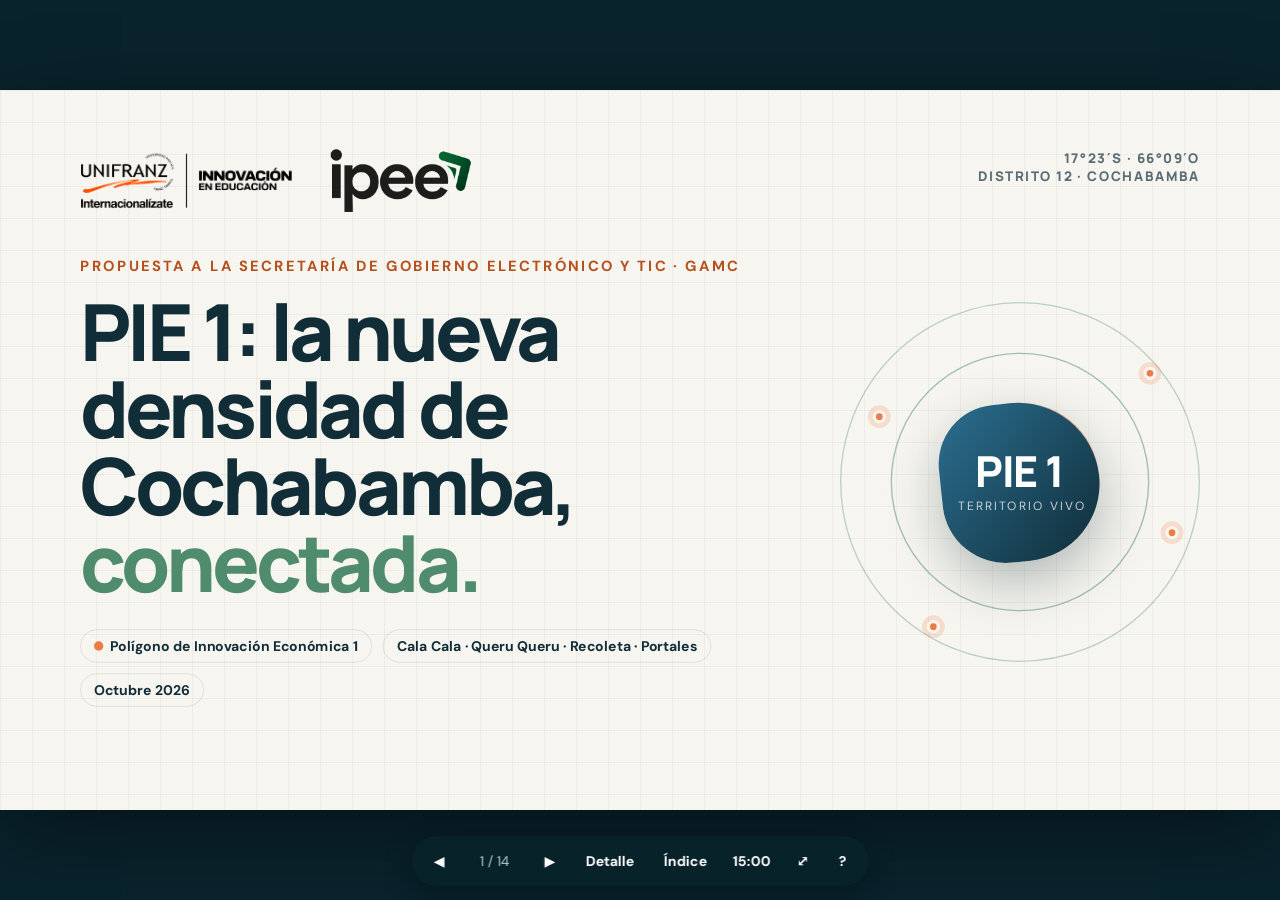
==== presentacion/index.html @ 1192a46a "Agrega presentación PIE 1 Conectado" ====
<!doctype html>
<html lang="es">
<head>
<meta charset="utf-8">
<meta name="viewport" content="width=device-width, initial-scale=1, viewport-fit=cover">
<title>PIE 1 Conectado</title>
<meta name="description" content="Presentación del Polígono de Innovación Económica 1 de Cochabamba a la Secretaría de Gobierno Electrónico y TIC del GAMC. UNIFRANZ · IPEE.">
<style>
@font-face{font-family:"DM Sans";font-weight:400;font-style:normal;font-display:swap;src:url([data-uri]) format("woff2")}
@font-face{font-family:"DM Sans";font-weight:500;font-style:normal;font-display:swap;src:url([data-uri]) format("woff2")}
@font-face{font-family:"DM Sans";font-weight:700;font-style:normal;font-display:swap;src:url([data-uri]) format("woff2")}
@font-face{font-family:"Manrope";font-weight:600;font-style:normal;font-display:swap;src:url([data-uri]) format("woff2")}
@font-face{font-family:"Manrope";font-weight:800;font-style:normal;font-display:swap;src:url([data-uri]) format("woff2")}

/* Layout: escenario fijo 1920×1080 escalado al viewport; diapositivas alternan tinta (oscuro) y papel (claro).
   Identidad heredada de la web PIE 1: tinta, papel, verde, lima, naranja, azul · Manrope (display) + DM Sans (texto). */
:root{
  --ink:#102d38; --ink2:#163f4b; --ink3:#09232c; --paper:#f7f5ef; --paper2:#eef1e8; --sand:#f0ede5;
  --green:#4f8b6d; --green2:#3f7559; --lime:#b6ce72; --orange:#ed7b45; --orange-ink:#b5501d; --blue:#2b6f91;
  --muted:#5a6d75; --mutedD:#a9bec3; --line:rgba(16,45,56,.16); --lineD:rgba(255,255,255,.16);
  --display:"Manrope","Segoe UI",system-ui,sans-serif; --text:"DM Sans","Segoe UI",system-ui,sans-serif;
  color-scheme:light;
}
*{box-sizing:border-box}
html,body{height:100%}
body{margin:0;background:var(--ink3);color:var(--ink);font-family:var(--text);overflow:hidden;-webkit-font-smoothing:antialiased}
button{font:inherit;color:inherit}
:focus-visible{outline:3px solid var(--orange);outline-offset:3px}

/* ---------- escenario ---------- */
#viewport{position:fixed;inset:0;overflow:hidden;background:var(--ink3)}
#stage{position:absolute;left:50%;top:50%;width:1920px;height:1080px;transform:translate(-50%,-50%) scale(var(--s,.5));transform-origin:center;overflow:hidden;box-shadow:0 30px 120px rgba(0,0,0,.45)}
.slide{position:absolute;inset:0;padding:96px 120px 120px;display:flex;flex-direction:column;opacity:0;visibility:hidden;transition:opacity .45s ease,visibility 0s linear .45s}
.slide.active{opacity:1;visibility:visible;transition:opacity .45s ease}
.slide.dark{background:var(--ink);color:#fff}
.slide.light{background:var(--paper);color:var(--ink)}
.slide.sand{background:var(--sand);color:var(--ink)}
.slide .grid-bg{position:absolute;inset:0;pointer-events:none;background-image:linear-gradient(rgba(16,45,56,.045) 1px,transparent 1px),linear-gradient(90deg,rgba(16,45,56,.045) 1px,transparent 1px);background-size:48px 48px}
.slide.dark .grid-bg{background-image:linear-gradient(rgba(255,255,255,.035) 1px,transparent 1px),linear-gradient(90deg,rgba(255,255,255,.035) 1px,transparent 1px)}
.slide>*{position:relative}
.slide>.grid-bg{position:absolute}

/* ---------- tipografía ---------- */
.eyebrow{font:700 22px/1.2 var(--text);letter-spacing:.16em;text-transform:uppercase;color:var(--orange-ink);margin:0 0 26px}
.dark .eyebrow{color:var(--orange)}
h1,h2,h3{font-family:var(--display);margin:0;text-wrap:balance}
h1{font-weight:800;font-size:112px;line-height:.98;letter-spacing:-.05em}
h2{font-weight:800;font-size:76px;line-height:1.02;letter-spacing:-.045em;max-width:1500px}
h3{font-weight:800;font-size:34px;line-height:1.1;letter-spacing:-.02em}
h1 em,h2 em{font-style:normal;color:var(--green)}
.dark h1 em,.dark h2 em{color:var(--lime)}
p{margin:0}
.lead{font-size:32px;line-height:1.4;color:var(--muted);max-width:1180px}
.dark .lead{color:var(--mutedD)}
.small{font-size:22px;line-height:1.45;color:var(--muted)}
.dark .small{color:var(--mutedD)}
.num{font-family:var(--display);font-weight:800;letter-spacing:-.04em;font-variant-numeric:tabular-nums;line-height:.95}
.src{font-size:18px;color:var(--muted);letter-spacing:.01em}
.dark .src{color:#86a2a9}
strong{font-weight:700}

/* ---------- pie de diapositiva ---------- */
.sf{position:absolute;left:120px;right:120px;bottom:36px;height:48px;display:flex;align-items:center;gap:28px;font-size:18px;color:var(--muted);z-index:3}
.dark .sf{color:#8fa9b0}
.sf .logos{display:flex;align-items:center;gap:22px}
.sf .logos img{height:30px;width:auto;display:block}
.sf .logos img.ipee{height:34px}
.sf .sep{width:1px;height:26px;background:currentColor;opacity:.4}
.sf .sec{letter-spacing:.14em;text-transform:uppercase;font-weight:700;font-size:16px}
.sf .sp{flex:1}
.sf .pg{font-variant-numeric:tabular-nums;font-weight:700;font-family:var(--display)}
.sf .dbtn{border:1.5px solid currentColor;background:none;border-radius:40px;padding:8px 18px;font-size:17px;font-weight:700;cursor:pointer;letter-spacing:.02em}
.light .sf .dbtn,.sand .sf .dbtn{color:var(--orange-ink)}
.dark .sf .dbtn{color:var(--lime)}
.sf .dbtn:hover{background:rgba(237,123,69,.12)}

/* ---------- panel de detalle ---------- */
.detail{position:absolute!important;top:0;right:0;bottom:0;width:820px;padding:84px 72px 110px;background:#fff;color:var(--ink);transform:translateX(102%);transition:transform .4s cubic-bezier(.2,.7,.2,1);z-index:5;box-shadow:-30px 0 80px rgba(0,0,0,.28);overflow:auto;font-size:23px;line-height:1.5}
.dark .detail{background:var(--ink2);color:#fff}
.slide.show-detail .detail{transform:none}
.detail h4{font:800 36px/1.1 var(--display);letter-spacing:-.02em;margin:0 0 26px}
.detail h5{font:700 18px/1.2 var(--text);text-transform:uppercase;letter-spacing:.14em;color:var(--orange-ink);margin:30px 0 10px}
.dark .detail h5{color:var(--orange)}
.detail ul{margin:0;padding-left:26px}
.detail li{margin:6px 0}
.detail table{border-collapse:collapse;width:100%;font-size:21px;font-variant-numeric:tabular-nums}
.detail td,.detail th{padding:9px 10px;border-bottom:1px solid var(--line);text-align:left}
.dark .detail td,.dark .detail th{border-color:var(--lineD)}
.detail th{font-size:16px;text-transform:uppercase;letter-spacing:.1em;color:var(--muted)}
.dark .detail th{color:var(--mutedD)}
.detail td.r,.detail th.r{text-align:right}
.detail .close{position:absolute;top:28px;right:32px;border:0;background:none;font-size:40px;line-height:1;cursor:pointer;opacity:.6}
.detail .note{font-size:19px;color:var(--muted);margin-top:26px;border-top:1px solid var(--line);padding-top:16px}
.dark .detail .note{color:var(--mutedD);border-color:var(--lineD)}
.notes{display:none!important}

/* ---------- componentes ---------- */
.row{display:flex;gap:40px}
.col{display:flex;flex-direction:column;gap:20px;min-width:0}
.chip{display:inline-flex;align-items:center;gap:10px;border:1.5px solid var(--line);border-radius:40px;padding:10px 20px;font-size:21px;font-weight:600}
.dark .chip{border-color:var(--lineD);color:#d7e2e4}
.dot{width:14px;height:14px;border-radius:50%;display:inline-block;flex:none}

/* portada */
#s1{padding:88px 120px}
#s1 .cover{display:grid;grid-template-columns:1.15fr .85fr;gap:60px;flex:1;align-items:center}
#s1 h1{font-size:118px}
#s1 .meta{display:flex;gap:16px;flex-wrap:wrap;margin-top:44px}
#s1 .coverlogos{display:flex;align-items:center;gap:56px}
#s1 .coverlogos img{height:84px;width:auto}
#s1 .coverlogos img.ipee{height:96px}
#s1 .topline{display:flex;justify-content:space-between;align-items:flex-start}
#s1 .coord{font:700 20px/1.4 var(--display);letter-spacing:.12em;color:var(--muted);text-align:right}
.signal{position:relative;aspect-ratio:1;width:620px;display:grid;place-items:center}
.signal .ring{position:absolute;border-radius:50%;border:2px solid rgba(79,139,109,.35)}
.signal .ring:nth-child(1){inset:0}
.signal .ring:nth-child(2){inset:14%;border-color:rgba(79,139,109,.5)}
.signal .ring:nth-child(3){inset:28%;border-color:rgba(237,123,69,.55)}
.signal .core{width:44%;aspect-ratio:1;border-radius:42% 58% 55% 45%;background:linear-gradient(135deg,var(--blue),var(--ink));color:#fff;display:grid;place-content:center;text-align:center;transform:rotate(-6deg);box-shadow:0 30px 80px rgba(16,45,56,.3)}
.signal .core b{font:800 64px/1 var(--display);letter-spacing:-.03em;transform:rotate(6deg)}
.signal .core small{font-size:18px;letter-spacing:.18em;text-transform:uppercase;opacity:.75;transform:rotate(6deg);margin-top:8px}
.signal .pulse{position:absolute;inset:28%;border-radius:50%;border:3px solid var(--orange);opacity:0}
.active .signal .pulse{animation:pulse 3.2s ease-out infinite}
.active .signal .pulse.p2{animation-delay:1.6s}
@keyframes pulse{0%{transform:scale(1);opacity:.7}100%{transform:scale(2.25);opacity:0}}
.signal .node{position:absolute;width:20px;height:20px;border-radius:50%;background:var(--orange);border:5px solid var(--paper);box-shadow:0 0 0 7px rgba(237,123,69,.2)}

/* s2 ley */
.floors{display:grid;grid-template-columns:repeat(3,1fr);gap:28px;margin-top:56px}
.floor{border-top:6px solid var(--lime);padding-top:26px;display:flex;flex-direction:column;gap:12px}
.floor:nth-child(2){border-color:var(--orange)}
.floor:nth-child(3){border-color:#5aa7cc}
.floor .num{font-size:170px}
.floor .num small{font-size:40px;letter-spacing:-.01em;margin-left:10px;font-weight:700}
.floor p{font-size:25px;line-height:1.35;color:var(--mutedD)}
.floor p b{color:#fff}
.bars{display:flex;align-items:flex-end;gap:6px;height:86px}
.bars i{display:block;width:16px;background:rgba(255,255,255,.18);border-radius:2px}
.bars i.on{background:var(--lime)}
.punch{margin-top:auto;display:flex;align-items:center;gap:30px;font-size:34px;line-height:1.3;font-family:var(--display);font-weight:700;letter-spacing:-.015em}
.punch .bar{width:8px;align-self:stretch;background:var(--orange);border-radius:4px}

/* s3 talento */
.stats{display:grid;grid-template-columns:repeat(2,1fr);gap:46px 56px}
.stat .num{font-size:96px;color:var(--ink)}
.stat p{font-size:24px;line-height:1.35;color:var(--muted);margin-top:10px;max-width:420px}
.stat.alert .num{color:var(--orange-ink)}
.infog{border-radius:24px;overflow:hidden;box-shadow:0 30px 70px rgba(16,45,56,.22)}
.infog img{display:block;width:100%}

/* s4 territorio */
.terr{display:grid;grid-template-columns:900px 1fr;gap:64px;flex:1;min-height:0;margin-top:34px}
.mapcard{background:#fff;border-radius:24px;padding:10px;box-shadow:0 30px 80px rgba(0,0,0,.35);align-self:start}
.mapcard img{display:block;width:100%;border-radius:16px}
.mapcard figcaption{font-size:17px;color:var(--muted);padding:10px 8px 4px}
.kpis{display:grid;grid-template-columns:1fr 1fr;gap:34px 40px;align-content:start}
.kpi .num{font-size:84px;color:#fff}
.kpi .num.l{color:var(--lime)}
.kpi p{font-size:22px;color:var(--mutedD);margin-top:8px;line-height:1.35}
.kpi.wide{grid-column:1/-1;border-top:1px solid var(--lineD);padding-top:26px}

/* s5 brecha */
.gap{display:grid;grid-template-columns:1fr 980px;gap:56px;flex:1;min-height:0;margin-top:30px}
.vs{display:flex;flex-direction:column;gap:34px}
.meter{display:flex;flex-direction:column;gap:12px}
.meter .top{display:flex;align-items:baseline;gap:20px}
.meter .num{font-size:120px}
.meter .lbl{font-size:25px;line-height:1.3;color:var(--muted)}
.meter .track{height:22px;border-radius:12px;background:rgba(16,45,56,.08);overflow:hidden}
.meter .fill{height:100%;border-radius:12px;background:var(--green);width:var(--w);transition:width 1.4s cubic-bezier(.2,.7,.2,1)}
.meter.low .fill{background:var(--orange)}
.meter.low .num{color:var(--orange-ink)}
.meter.hi .num{color:var(--green2)}
.minor{display:grid;grid-template-columns:1fr 1fr;gap:26px;border-top:1px solid var(--line);padding-top:26px}
.minor .num{font-size:60px}
.minor p{font-size:20px;color:var(--muted);line-height:1.35;margin-top:6px}
.mapsvg{background:var(--ink);border-radius:28px;padding:22px 26px 16px;color:#fff;display:flex;flex-direction:column;gap:10px;align-self:start}
.mapsvg svg{width:100%;height:auto;display:block}
.mapsvg .legend{display:flex;gap:24px;flex-wrap:wrap;font-size:17px;color:#c4d4d8}
.mapsvg .legend span{display:inline-flex;align-items:center;gap:8px}
.mapsvg .ttl{display:flex;justify-content:space-between;align-items:baseline;font-size:19px;color:#c4d4d8}
.mapsvg .ttl b{font:800 24px var(--display);color:#fff;letter-spacing:-.01em}
@keyframes ping{0%{r:14;opacity:.85}100%{r:46;opacity:0}}
.active .wifi-ping{animation:ping 2.4s ease-out infinite}

/* s6 palancas */
.levers{display:grid;grid-template-columns:repeat(4,1fr);gap:24px;margin-top:48px}
.lever{background:#fff;border-radius:22px;padding:30px 28px;display:flex;flex-direction:column;gap:14px;border:1px solid var(--line)}
.lever .art{font:700 16px/1.2 var(--text);letter-spacing:.12em;text-transform:uppercase;color:var(--blue)}
.lever h3{font-size:31px}
.lever .what{font-size:21px;line-height:1.4;color:var(--muted)}
.lever .arrow{font-size:21px;line-height:1.4;font-weight:700;color:var(--green2);border-top:1px solid var(--line);padding-top:14px;margin-top:auto}
.lever .big{font:800 50px/1 var(--display);letter-spacing:-.03em;color:var(--ink)}
.inpoly{margin-top:34px;display:flex;gap:18px;align-items:center;font-size:22px;color:var(--muted)}
.inpoly b{color:var(--ink)}
.tag{font:700 15px/1 var(--text);letter-spacing:.14em;text-transform:uppercase;background:var(--ink);color:#fff;border-radius:6px;padding:9px 12px;flex:none}

/* s7 edificio conectado */
.bldg{display:grid;grid-template-columns:560px 1fr;gap:80px;flex:1;align-items:center}
.tower{position:relative;height:720px;display:flex;align-items:flex-end;justify-content:center}
.tower svg{height:100%;width:auto}
.prec{display:flex;flex-direction:column;gap:22px;margin-top:40px}
.prec>div{display:grid;grid-template-columns:150px 1fr;gap:24px;align-items:start;border-top:1px solid var(--lineD);padding-top:20px}
.prec b{font:800 26px/1.1 var(--display);color:var(--lime)}
.prec p{font-size:23px;line-height:1.4;color:#d4e0e3}

/* s8 capas */
.layers{display:flex;flex-direction:column;gap:14px;margin-top:40px;flex:1}
.layer{display:grid;grid-template-columns:330px 1fr 280px;align-items:center;gap:30px;border-radius:20px;padding:24px 30px;background:#fff;border:1px solid var(--line)}
.layer .lname{display:flex;align-items:center;gap:18px}
.layer .lname i{font:800 22px var(--display);font-style:normal;width:52px;height:52px;border-radius:14px;display:grid;place-items:center;color:#fff;flex:none}
.layer .lname h3{font-size:30px}
.layer .items{display:flex;flex-wrap:wrap;gap:10px}
.layer .items span{font-size:20px;background:var(--paper2);border-radius:30px;padding:8px 16px}
.layer .kv{text-align:right}
.layer .kv b{display:block;font:800 40px/1 var(--display);letter-spacing:-.03em}
.layer .kv small{font-size:17px;color:var(--muted)}
.layer.l4 i{background:var(--blue)} .layer.l3 i{background:var(--green)} .layer.l2 i{background:var(--orange)} .layer.l1 i{background:var(--ink)}
.layer.l1{background:var(--ink);color:#fff;border-color:var(--ink)}
.layer.l1 i{background:var(--lime);color:var(--ink)}
.layer.l1 .items span{background:rgba(255,255,255,.1)}
.layer.l1 .kv small{color:var(--mutedD)}
.layer.l1 .kv b{color:var(--lime)}

/* s9 hubs */
.hubs{display:grid;grid-template-columns:repeat(3,1fr);gap:22px;margin-top:44px}
.hub{border:1px solid var(--lineD);border-radius:22px;padding:28px 30px;display:flex;flex-direction:column;gap:12px;background:rgba(255,255,255,.03)}
.hub .k{font:700 16px var(--text);letter-spacing:.14em;text-transform:uppercase;color:var(--orange)}
.hub h3{font-size:32px}
.hub p{font-size:21px;line-height:1.4;color:var(--mutedD)}
.hub .dg{margin-top:auto;font-size:19px;color:var(--lime);font-weight:700;border-top:1px solid var(--lineD);padding-top:12px}

/* s10 benchmark */
.bench{display:grid;grid-template-columns:1fr 760px;gap:70px;margin-top:40px;flex:1}
.tl{display:flex;flex-direction:column;gap:0}
.tl .ev{display:grid;grid-template-columns:130px 1fr;gap:28px;padding:20px 0;border-top:1px solid var(--line)}
.tl .ev b{font:800 40px/1 var(--display);color:var(--blue);letter-spacing:-.02em}
.tl .ev p{font-size:23px;line-height:1.4;color:var(--muted)}
.tl .ev p strong{color:var(--ink)}
.growth{display:flex;flex-direction:column;gap:30px;background:#fff;border-radius:24px;padding:36px 40px;border:1px solid var(--line);align-self:start}
.gbar{display:flex;flex-direction:column;gap:10px}
.gbar .lab{display:flex;justify-content:space-between;font-size:20px;color:var(--muted)}
.gbar .lab b{color:var(--ink);font-family:var(--display);font-size:28px}
.gbar .tr{height:34px;background:var(--paper2);border-radius:8px;position:relative;overflow:hidden}
.gbar .tr i{position:absolute;left:0;top:0;bottom:0;border-radius:8px;width:var(--w);transition:width 1.3s cubic-bezier(.2,.7,.2,1)}
.lesson{margin-top:auto;font:700 30px/1.3 var(--display);letter-spacing:-.015em;display:flex;gap:26px}
.lesson .bar{width:8px;background:var(--orange);border-radius:4px;flex:none}

/* s11 financiamiento */
.fin{display:grid;grid-template-columns:1.05fr 1fr 1fr;gap:26px;margin-top:44px;flex:1}
.inst{border-radius:24px;padding:32px;display:flex;flex-direction:column;gap:14px;background:#fff;border:1px solid var(--line)}
.inst .k{font:700 16px var(--text);letter-spacing:.14em;text-transform:uppercase;color:var(--blue)}
.inst h3{font-size:34px}
.inst p{font-size:21px;line-height:1.42;color:var(--muted)}
.inst .big{font:800 64px/1 var(--display);letter-spacing:-.04em;color:var(--ink);font-variant-numeric:tabular-nums}
.inst .big small{font-size:26px;letter-spacing:0;font-weight:700;color:var(--muted)}
.calc{background:var(--ink);color:#fff;border-color:var(--ink)}
.calc .k{color:var(--lime)}
.calc p{color:var(--mutedD)}
.calc .ctl{display:grid;grid-template-columns:1fr auto;gap:12px 16px;align-items:center;font-size:20px;color:#d6e3e6}
.step{display:flex;align-items:center;gap:6px}
.step button{width:44px;height:44px;border-radius:12px;border:1px solid var(--lineD);background:rgba(255,255,255,.06);font-size:26px;font-weight:700;cursor:pointer;color:#fff}
.step button:hover{background:rgba(255,255,255,.14)}
.step output{min-width:96px;text-align:center;font:800 28px var(--display);font-variant-numeric:tabular-nums}
.calc .big{color:var(--lime)}
.calc .formula{font-size:18px;color:#9fb6bc}
.disclaim{margin-top:22px;font-size:19px;color:var(--muted)}

/* s12 actores */
.actors{display:grid;grid-template-columns:repeat(4,1fr);gap:22px;margin-top:44px}
.actor{border-radius:22px;padding:28px;display:flex;flex-direction:column;gap:14px;background:#fff;border:1px solid var(--line)}
.actor .who{font:800 26px/1.15 var(--display);letter-spacing:-.01em}
.actor .who small{display:block;font:700 15px var(--text);letter-spacing:.12em;text-transform:uppercase;color:var(--orange-ink);margin-bottom:8px}
.actor ul{margin:0;padding-left:22px;font-size:20px;line-height:1.45;color:var(--muted)}
.actor.gamc{background:var(--ink);color:#fff;border-color:var(--ink)}
.actor.gamc ul{color:#cfdcdf}
.actor.gamc .who small{color:var(--lime)}
.actor img{height:40px;width:auto;align-self:flex-start}
.gov{display:flex;align-items:center;gap:30px;margin-top:34px}
.govbar{flex:1;display:flex;height:58px;border-radius:14px;overflow:hidden;font-weight:700;font-size:19px}
.govbar div{display:flex;align-items:center;justify-content:center;color:#fff}

/* s13 ruta */
.road{display:grid;grid-template-columns:repeat(4,1fr);gap:0;margin-top:60px;position:relative}
.road:before{content:"";position:absolute;left:0;right:0;top:27px;height:4px;background:linear-gradient(90deg,var(--orange),var(--lime) 40%,rgba(255,255,255,.2))}
.ph{padding-right:34px;display:flex;flex-direction:column;gap:14px}
.ph .pin{width:58px;height:58px;border-radius:50%;background:var(--ink);border:4px solid var(--orange);display:grid;place-items:center;font:800 22px var(--display);color:#fff;position:relative}
.ph:nth-child(n+2) .pin{border-color:var(--lime)}
.ph:nth-child(n+3) .pin{border-color:rgba(255,255,255,.35)}
.ph .when{font:700 17px var(--text);letter-spacing:.14em;text-transform:uppercase;color:var(--orange);margin-top:10px}
.ph:nth-child(n+2) .when{color:var(--lime)}
.ph:nth-child(n+3) .when{color:var(--mutedD)}
.ph h3{font-size:32px}
.ph ul{margin:0;padding-left:22px;font-size:21px;line-height:1.5;color:#d2dee1}
.ph.now{background:rgba(237,123,69,.1);border-radius:20px;padding:0 26px 26px 0}

/* s14 acuerdos */
.asks{display:flex;flex-direction:column;gap:22px;margin-top:46px}
.ask{display:grid;grid-template-columns:120px 1fr 330px;gap:36px;align-items:center;background:#fff;border-radius:24px;padding:30px 40px;border:1px solid var(--line)}
.ask .n{font:800 92px/1 var(--display);color:var(--orange);letter-spacing:-.05em}
.ask h3{font-size:36px;margin-bottom:8px}
.ask p{font-size:22px;line-height:1.4;color:var(--muted)}
.ask .out{font-size:20px;line-height:1.35;color:var(--green2);font-weight:700;border-left:2px solid var(--line);padding-left:28px}

/* s15 cierre */
#s15 .close{display:grid;grid-template-columns:1fr 360px;gap:90px;align-items:center;flex:1}
#s15 h1{font-size:150px}
.qr{background:#fff;border-radius:28px;padding:26px;box-shadow:0 30px 80px rgba(16,45,56,.18);text-align:center}
.qr img{width:100%;display:block}
.qr p{font-size:18px;color:var(--muted);margin-top:12px;word-break:break-all}
#s15 .coverlogos{display:flex;align-items:center;gap:56px;margin-top:60px}
#s15 .coverlogos img{height:76px;width:auto}
#s15 .coverlogos img.ipee{height:88px}

/* anexo */
.srcs{columns:2;column-gap:70px;margin-top:40px;font-size:20px;line-height:1.45;color:var(--muted)}
.srcs p{break-inside:avoid;margin-bottom:16px}
.srcs b{color:var(--ink)}
.srcs a{color:var(--blue);text-decoration:none;word-break:break-all}

/* ---------- controles ---------- */
#hud{position:fixed;left:50%;bottom:calc(14px + env(safe-area-inset-bottom,0px));transform:translateX(-50%);display:flex;align-items:center;gap:6px;padding:8px 10px;border-radius:40px;background:rgba(9,35,44,.86);backdrop-filter:blur(10px);color:#fff;font-size:14px;z-index:20;opacity:0;transition:opacity .3s;box-shadow:0 10px 30px rgba(0,0,0,.3)}
body.hud-on #hud,#hud:focus-within{opacity:1}
#hud button{background:none;border:0;border-radius:30px;padding:8px 12px;cursor:pointer;font-weight:600;font-size:14px}
#hud button:hover,#hud button[aria-pressed="true"]{background:rgba(255,255,255,.14)}
#hud .count{font-variant-numeric:tabular-nums;padding:0 8px;color:#b7cbd0;min-width:64px;text-align:center}
#hud .timer{font-variant-numeric:tabular-nums;padding:0 8px;font-weight:700}
#hud .timer.over{color:var(--orange)}
#progress{position:fixed;left:0;top:0;height:4px;background:var(--orange);width:0;z-index:21;transition:width .4s}
#notesPanel{position:fixed;left:16px;right:16px;bottom:76px;max-width:980px;margin:0 auto;background:rgba(255,255,255,.97);color:var(--ink);border-radius:18px;padding:20px 26px;font-size:17px;line-height:1.5;z-index:19;box-shadow:0 20px 60px rgba(0,0,0,.4);max-height:42vh;overflow:auto}
#notesPanel .nh{display:flex;justify-content:space-between;gap:20px;font-weight:700;margin-bottom:8px;color:var(--muted);font-size:14px;letter-spacing:.06em;text-transform:uppercase}
#notesPanel .nh b{color:var(--orange-ink)}
#overview{position:fixed;inset:0;background:rgba(9,35,44,.97);z-index:30;overflow:auto;padding:40px 24px}
#overview .ogrid{display:grid;grid-template-columns:repeat(auto-fill,minmax(250px,1fr));gap:18px;max-width:1500px;margin:0 auto}
#overview button{background:var(--ink2);border:1px solid rgba(255,255,255,.12);border-radius:14px;padding:16px;text-align:left;color:#fff;cursor:pointer;min-height:110px;display:flex;flex-direction:column;gap:8px}
#overview button:hover,#overview button.cur{border-color:var(--orange)}
#overview button small{color:var(--orange);font-weight:700;letter-spacing:.1em;text-transform:uppercase;font-size:12px}
#overview button span{font-size:16px;font-weight:600;line-height:1.3}
#overview h2{color:#fff;font-size:26px;max-width:1500px;margin:0 auto 20px;letter-spacing:-.01em}
#help{position:fixed;right:16px;top:calc(16px + env(safe-area-inset-top,0px));background:rgba(255,255,255,.96);color:var(--ink);border-radius:14px;padding:16px 20px;font-size:14px;line-height:1.7;z-index:25;box-shadow:0 10px 40px rgba(0,0,0,.3)}
#help kbd{font:700 12px var(--text);background:var(--paper2);border:1px solid var(--line);border-radius:5px;padding:1px 6px}

/* ---------- modo lectura (pantallas angostas) ---------- */
body.reading{overflow:auto;background:var(--ink3)}
body.reading #viewport{position:static;padding:16px}
body.reading #stage{position:static;transform:none;width:auto;height:auto;box-shadow:none;overflow:visible;display:flex;flex-direction:column;gap:16px}
body.reading .slot{position:relative;width:100%;overflow:hidden;border-radius:10px}
body.reading .slot>.slide{position:absolute;left:0;top:0;width:1920px;height:1080px;transform-origin:0 0;opacity:1;visibility:visible}
body.reading .slide .detail{display:none}
body.reading .rdetail{background:#fff;color:var(--ink);border-radius:10px;padding:16px 18px;font-size:14px;line-height:1.5}
body.reading .rdetail summary{cursor:pointer;font-weight:700;color:var(--orange-ink)}
body.reading .rdetail table{width:100%;border-collapse:collapse;font-size:13px}
body.reading .rdetail td,body.reading .rdetail th{border-bottom:1px solid var(--line);padding:4px;text-align:left}
body.reading .rdetail .close{display:none}
body.reading #hud,body.reading #progress{display:none}
.rhead{color:#fff;font:800 20px/1.2 var(--display);padding:4px 2px 8px}
.rhead small{display:block;font:500 13px var(--text);color:#9fb6bc;margin-top:6px}


/* ajustes de composición */
#s1 .cover{grid-template-columns:1.35fr .65fr}
#s1 .signal{width:540px}
.sf .logos img{height:38px}.sf .logos img.ipee{height:40px}
.floor .num{font-size:200px}
.bars i{width:9px!important}
.floors{margin-top:64px}
.terr{grid-template-columns:780px 1fr}
.mapcard img{max-height:560px;object-fit:contain}
.gap{grid-template-columns:1fr 860px}
.mapsvg svg{height:560px;width:auto;max-width:100%;align-self:center}
.levers{flex:1;margin-bottom:10px}
.lever{padding:36px 32px;gap:18px}
.lever h3{font-size:36px}.lever .what{font-size:24px}.lever .arrow{font-size:23px}.lever .big{font-size:64px}
.inpoly{margin-top:22px;font-size:23px}
.hubs{flex:1;grid-auto-rows:1fr;margin-bottom:60px}
.hub{padding:34px 36px}.hub h3{font-size:36px}.hub p{font-size:24px}.hub .dg{font-size:22px}.hub .k{font-size:18px}
.inst p{font-size:23px}
.ph h3{font-size:38px}.ph ul{font-size:24px}.ph .when{font-size:19px}
.measure{margin-top:auto;display:grid;grid-template-columns:200px repeat(4,1fr);gap:26px;align-items:start;border-top:1px solid var(--lineD);padding-top:28px}
.measure .mt{font:700 18px var(--text);letter-spacing:.14em;text-transform:uppercase;color:var(--orange);padding-top:6px}
.measure b{display:block;font:800 30px/1.1 var(--display);color:#fff;margin-bottom:8px}
.measure span{font-size:20px;line-height:1.4;color:var(--mutedD)}
.asks{flex:1;justify-content:center}
.ask{padding:38px 44px}.ask h3{font-size:40px}.ask p{font-size:24px}.ask .out{font-size:22px}
.actor ul{font-size:22px}.actor .who{font-size:28px}
.stat .num{font-size:104px}


.gains{margin-top:30px;border-top:1px solid var(--lineD);padding-top:22px}
.gains .gt{font:700 18px var(--text);letter-spacing:.14em;text-transform:uppercase;color:var(--lime);margin-bottom:12px}
.gains ul{margin:0;padding-left:26px;font-size:25px;line-height:1.5;color:#d4e0e3}
.gains b{color:#fff}
.prec1{margin-top:24px;font-size:21px;line-height:1.45;color:var(--mutedD);border-top:1px solid var(--lineD);padding-top:18px}
.prec1 b{color:#fff}
.cres{display:grid;grid-template-columns:1fr 1fr;gap:18px;margin-top:6px}
.cres>div{display:flex;flex-direction:column;gap:6px;border-top:1px solid var(--lineD);padding-top:12px}
.cres small{font-size:17px;line-height:1.35;color:#9fb6bc}
.calc h3{font-size:30px}

@media (prefers-reduced-motion:reduce){*,*:before,*:after{animation:none!important;transition:none!important}}

/* ---------- impresión / PDF (desde GitHub Pages o archivo local) ---------- */
@media print{
  @page{size:1920px 1080px;margin:0}
  html,body{height:auto;overflow:visible;background:#fff}
  #viewport{position:static}
  #stage{position:static;transform:none;box-shadow:none;width:1920px;height:auto;overflow:visible}
  .slide{position:relative;width:1920px;height:1080px;opacity:1;visibility:visible;page-break-after:always;break-after:page}
  .detail,#hud,#progress,#notesPanel,#overview,#help,.sf .dbtn{display:none!important}
  *{-webkit-print-color-adjust:exact;print-color-adjust:exact}
}
#bNotes,#bPresenter,#notesPanel{display:none!important}
</style>

</head>
<body>
<div id="progress" aria-hidden="true"></div>
<div id="viewport">
<main id="stage" aria-live="polite">

<!-- 1 · PORTADA -->
<section class="slide light" id="s1" data-dur="20" data-section="Inicio" data-title="PIE 1 Conectado">
  <div class="grid-bg"></div>
  <div class="topline">
    <div class="coverlogos"><img class="unifranz" src="[data-uri]" alt="UNIFRANZ"><img class="ipee" src="[data-uri]" alt="IPEE"></div>
    <div class="coord">17°23′S · 66°09′O<br>DISTRITO 12 · COCHABAMBA</div>
  </div>
  <div class="cover">
    <div>
      <p class="eyebrow">Propuesta a la Secretaría de Gobierno Electrónico y TIC · GAMC</p>
      <h1>PIE 1: la nueva densidad de Cochabamba, <em>conectada.</em></h1>
      <div class="meta">
        <span class="chip"><i class="dot" style="background:var(--orange)"></i>Polígono de Innovación Económica 1</span>
        <span class="chip">Cala Cala · Queru Queru · Recoleta · Portales</span>
        <span class="chip">Octubre 2026</span>
      </div>
    </div>
    <div class="signal" aria-hidden="true">
      <div class="ring"></div><div class="ring"></div><div class="ring"></div>
      <div class="pulse"></div><div class="pulse p2"></div>
      <div class="core"><b>PIE 1</b><small>Territorio vivo</small></div>
      <span class="node" style="left:9%;top:30%"></span><span class="node" style="right:12%;top:18%"></span><span class="node" style="right:6%;bottom:34%"></span><span class="node" style="left:24%;bottom:8%"></span>
    </div>
  </div>
  
</section>

<!-- 2 · EL MOMENTO: LEY 1779 -->
<section class="slide dark" id="s2" data-dur="60" data-section="El momento" data-title="La ciudad ya decidió crecer hacia arriba">
  <div class="grid-bg"></div>
  <p class="eyebrow">Ley Municipal 1779/2025 · Decreto Municipal 507/2026</p>
  <h2>La ciudad ya decidió crecer <em>hacia arriba.</em></h2>
  <div class="floors">
    <div class="floor"><div class="bars" data-floors="14"></div><div class="num">14<small>plantas</small></div><p><b>Zona de renovación de la imagen urbana.</b> Planta baja + 13 pisos.</p></div>
    <div class="floor"><div class="bars" data-floors="12"></div><div class="num">12<small>plantas</small></div><p><b>Vías en torno a 12 parques urbanos.</b> El corazón verde del PIE 1 es el Parque Queru Queru.</p></div>
    <div class="floor"><div class="bars" data-floors="32"></div><div class="num">32<small>plantas</small></div><p><b>Ejes de crecimiento vertical</b> y equipamientos de valor estratégico.</p></div>
  </div>
  <div class="punch"><span class="bar"></span><span>Más pisos son más personas, empresas y datos por manzana.<br>La conectividad tiene que llegar <span style="color:var(--lime)">antes</span> que los edificios.</span></div>
  <aside class="detail">
    <button class="close" aria-label="Cerrar detalle">×</button>
    <h4>Lo que establece la norma</h4>
    <table>
      <tr><th>Área</th><th class="r">Altura máx.</th></tr>
      <tr><td>Zona de renovación de la imagen urbana (Art. 7.I.1)</td><td class="r">14 plantas</td></tr>
      <tr><td>Gran Manzana y Área de Dinamización Económica (Art. 7.I.2)</td><td class="r">Según plano Anexo 1</td></tr>
      <tr><td>Vías en torno a parques (Art. 7.I.3)</td><td class="r">12 plantas</td></tr>
      <tr><td>Ejes de crecimiento vertical (Art. 7.II)</td><td class="r">32 plantas</td></tr>
      <tr><td>Equipamiento de valor estratégico (Art. 8)</td><td class="r">32 plantas</td></tr>
    </table>
    <h5>Instrumentos económicos</h5>
    <ul>
      <li>Concesión onerosa: Bs 120/m² por planta adicional, solo en la zona de renovación y excepto Gran Manzana y vías frente a parques (Ley Art. 9; DM Art. 14).</li>
      <li>Derecho de aprobación: Bs 4/m² residencial y Bs 6/m² comercial. Admisión: Bs 400.</li>
    </ul>
    <h5>Trámite</h5>
    <ul>
      <li>Registro en SISCAT, liquidación, resolución y carga de planos en DigiD (DM 507, Art. 17). El trámite ya es parcialmente digital.</li>
      <li>No aplica en Centro Histórico, Anillo de Transición, áreas patrimoniales (DM 123/2019) ni zonas de riesgo.</li>
    </ul>
    <p class="note">Ley promulgada el 12 de enero de 2026; reglamento aprobado el 30 de enero de 2026.</p>
  </aside>
  
</section>

<!-- 3 · TALENTO -->
<section class="slide light" id="s3" data-dur="60" data-section="Contexto" data-title="Tenemos el talento, hay que retenerlo">
  <div class="grid-bg"></div>
  <p class="eyebrow">La Gran Cochabamba</p>
  <h2>Tenemos el talento. <em>Hay que retenerlo.</em></h2>
  <div class="row" style="margin-top:50px;gap:70px;flex:1;align-items:flex-start">
    <div class="stats" style="flex:1">
      <div class="stat"><div class="num" data-count="125653">125.653</div><p>estudiantes universitarios: la primera ciudad universitaria de Bolivia.</p></div>
      <div class="stat"><div class="num" data-count="273499">273.499</div><p>profesionales en la Gran Cochabamba.</p></div>
      <div class="stat"><div class="num" data-count="270573">270.573</div><p>jóvenes: el bono demográfico de la región metropolitana.</p></div>
      <div class="stat alert"><div class="num" data-count="22674">22.674</div><p>personas emigraron de la región en la última década.</p></div>
    </div>
    <figure class="infog" style="width:700px;margin:0"><img src="[data-uri]" alt="Infografía Study Cochabamba: capas Ciudad Jardín, Ciudad del Conocimiento, Ciudad Creativa y Hub Tecnológico"></figure>
  </div>
  <aside class="detail">
    <button class="close" aria-label="Cerrar detalle">×</button>
    <h4>Mapeo metropolitano</h4>
    <table>
      <tr><th></th><th class="r">Manzanas</th><th class="r">Habitantes</th></tr>
      <tr><td>Cercado</td><td class="r">12.449</td><td class="r">665.505</td></tr>
      <tr><td>Área metropolitana</td><td class="r">13.101</td><td class="r">655.525</td></tr>
      <tr><td><b>Gran Cochabamba</b></td><td class="r"><b>25.550</b></td><td class="r"><b>1.321.030</b></td></tr>
    </table>
    <h5>Migración neta (municipios)</h5>
    <ul><li>Tiquipaya +7,4 · Sacaba +5,8 · Vinto +3,7</li><li>La periferia ya funciona como centralidad autónoma.</li></ul>
    <h5>Economía</h5>
    <ul><li>Trabajadores por cuenta propia: 110.927 en el Cercado y 97.178 en el resto de municipios.</li><li>Adultos mayores en el Cercado: 58.349.</li></ul>
    <p class="note">Fuente: presentación "La Gran Ciudad de Cochabamba: Hub del Conocimiento" (UNIFRANZ). Totales recalculados como suma de Cercado y área metropolitana.</p>
  </aside>
  
</section>

<!-- 4 · TERRITORIO -->
<section class="slide dark" id="s4" data-dur="70" data-section="Territorio" data-title="El territorio piloto: Distrito 12">
  <div class="grid-bg"></div>
  <p class="eyebrow">Territorio piloto · Distrito 12</p>
  <h2>75 manzanos con <em>talento listo para conectarse.</em></h2>
  <div class="terr">
    <figure class="mapcard" style="margin:0"><img src="[data-uri]" alt="Delimitación propuesta del PIE 1: 75 manzanos en tres sectores del Distrito 12"><figcaption>Delimitación propuesta del PIE 1: Av. Libertador, Av. América, Av. Santa Cruz, Av. G. Villarroel, Av. Pando, Av. Uyuni, Av. Juan de la Rosa, C. Félix del Granado y C. Adela Zamudio.</figcaption></figure>
    <div class="kpis">
      <div class="kpi"><div class="num" data-count="11472">11.472</div><p>habitantes</p></div>
      <div class="kpi"><div class="num l" data-count="4921">4.921</div><p>viviendas ocupadas</p></div>
      <div class="kpi"><div class="num" data-count="7421">7.421</div><p>graduados universitarios</p></div>
      <div class="kpi"><div class="num" data-count="37.9" data-dec="1" data-suffix="%">37,9%</div><p>tiene entre 20 y 39 años</p></div>
      <div class="kpi"><div class="num" data-count="47.4" data-dec="1" data-suffix="%">47,4%</div><p>es migrante: 13,8% nació en el exterior</p></div>
      <div class="kpi"><div class="num" data-count="6">6</div><p>sedes y campus universitarios</p></div>
      <div class="kpi wide"><p style="font-size:24px;color:#fff">OTB Cala Cala · OTB Portales · OTB Queru Queru Central · OTB Recoleta</p></div>
    </div>
  </div>
  <aside class="detail">
    <button class="close" aria-label="Cerrar detalle">×</button>
    <h4>Perfil del PIE 1 · Censo 2024</h4>
    <table>
      <tr><td>Manzanos</td><td class="r">75</td></tr>
      <tr><td>Habitantes</td><td class="r">11.472</td></tr>
      <tr><td>Viviendas particulares ocupadas</td><td class="r">4.921</td></tr>
      <tr><td>Población 20–39 años</td><td class="r">37,9%</td></tr>
      <tr><td>Mayores de 60 años</td><td class="r">21,5%</td></tr>
      <tr><td>Migrantes internos</td><td class="r">33,6%</td></tr>
      <tr><td>Nacidos en el exterior</td><td class="r">13,8%</td></tr>
      <tr><td>Trabajo por cuenta propia</td><td class="r">38,5%</td></tr>
      <tr><td>Agua por cañería · electricidad · alcantarillado</td><td class="r">97,2% · 99,6% · 98,8%</td></tr>
      <tr><td>Sin ningún seguro de salud</td><td class="r">30,3%</td></tr>
    </table>
    <h5>Actividad económica (223 establecimientos)</h5>
    <ul><li>Gastronomía 163 (73,1%) · Ocio 25 · Salud y bienestar 18 · Hospedaje 11 · Universidades 6</li></ul>
    <p class="note">Jurisdicción: Distrito 12. Fuente: Censo Bolivia 2024 e inventario de campo GAMC–UNIFRANZ.</p>
  </aside>
  
</section>

<!-- 5 · BRECHA DIGITAL -->
<section class="slide light" id="s5" data-dur="80" data-section="La brecha" data-title="Conectados en casa, todavía no en el espacio público">
  <div class="grid-bg"></div>
  <p class="eyebrow">Una oportunidad para Gobierno Electrónico</p>
  <h2>Conectados en casa. <em style="color:var(--orange-ink)">Todavía no</em> en el espacio público.</h2>
  <div class="gap">
    <div class="vs">
      <div class="meter hi"><div class="top"><span class="num" data-count="93" data-suffix="%">93%</span><span class="lbl">de los hogares del PIE 1<br>tiene internet WiFi</span></div><div class="track"><div class="fill" style="--w:93%"></div></div></div>
      <div class="meter low"><div class="top"><span class="num" data-count="12.5" data-dec="1" data-suffix="%">12,5%</span><span class="lbl">de los espacios públicos<br>tiene WiFi municipal (2 de 16)</span></div><div class="track"><div class="fill" style="--w:12.5%"></div></div></div>
      <div class="minor">
        <div><div class="num" data-count="60" data-suffix="%">60%</div><p>de 58 negocios relevados no tiene web ni redes activas</p></div>
        <div><div class="num" data-count="90" data-suffix="%">90%</div><p>de esos negocios sí aparece en Google Maps: visibles en el mapa, no en la web</p></div>
      </div>
    </div>
    <div class="mapsvg">
      <div class="ttl"><b>16 espacios públicos y culturales del PIE 1</b><span>inventario GAMC–UNIFRANZ</span></div>
      <svg id="cmap" role="img" aria-label="Mapa esquemático: 16 espacios públicos y culturales; solo El Pueblito y el Pasaje Recoleta tienen WiFi municipal"></svg>
      <div class="legend">
        <span><i class="dot" style="background:var(--lime)"></i>Con WiFi municipal (2)</span>
        <span><i class="dot" style="border:3px solid var(--orange);width:16px;height:16px"></i>Sin WiFi (14)</span>
        <span><i class="dot" style="background:#5aa7cc;opacity:.7;width:9px;height:9px"></i>Negocios mapeados</span>
      </div>
    </div>
  </div>
  <aside class="detail">
    <button class="close" aria-label="Cerrar detalle">×</button>
    <h4>Inventario de espacios públicos y culturales</h4>
    <table>
      <tr><th>Categoría</th><th class="r">Cant.</th><th class="r">Con WiFi</th></tr>
      <tr><td>Plazas y plazuelas</td><td class="r">6</td><td class="r">1 · Pasaje Recoleta</td></tr>
      <tr><td>Parques</td><td class="r">4</td><td class="r">0</td></tr>
      <tr><td>Atractivos turísticos</td><td class="r">3</td><td class="r">1 · El Pueblito</td></tr>
      <tr><td>Espacios culturales</td><td class="r">2</td><td class="r">0</td></tr>
      <tr><td>Áreas verdes</td><td class="r">1</td><td class="r">0</td></tr>
      <tr><td><b>Total</b></td><td class="r"><b>16</b></td><td class="r"><b>2 (12,5%)</b></td></tr>
    </table>
    <h5>Sin cobertura (14)</h5>
    <p style="font-size:19px">Plaza Hernando Siles · Plaza 4 de Noviembre · Plaza Ubaldo Anze · Plaza de las Banderas · Plaza Portales · Parque Marcelo Illanes · Parque Fidel Anze · Parque Queru Queru · Parque Oblitas · Área verde Av. G. Villarroel · Pasarela Ciclovía · Paseo Portales · Museo de Historia Natural Alcide d'Orbigny · Centro Cultural Simón I. Patiño</p>
    <h5>Negocios relevados (58)</h5>
    <ul><li>35 sin web ni redes sociales activas (60%).</li><li>52 aparecen en Google Maps (90%); 41 tienen contacto o reservas digitales (71%).</li><li>18 figuraban como cerrados temporalmente al momento del relevamiento.</li></ul>
    <p class="note">Fuentes: inventario GAMC–UNIFRANZ; encuesta de campo PIE 1 (abril 2026, 58 establecimientos); mapeo KML PIE 1. Hogares con WiFi: Censo 2024.</p>
  </aside>
  
</section>

<!-- 6 · PALANCAS DE LA LEY -->
<section class="slide sand" id="s6" data-dur="80" data-section="Ley 1779 + PIE 1" data-title="La ley ya trae las piezas">
  <div class="grid-bg"></div>
  <p class="eyebrow">Ley 1779 + PIE 1</p>
  <h2>La ley ya trae las piezas. <em>El PIE 1 las conecta.</em></h2>
  <div class="levers">
    <article class="lever"><span class="art">Ley Art. 6.4 y 8 · DM Art. 10</span><h3>Equipamiento de valor estratégico</h3><p class="what">Activos relevantes para el desarrollo económico, <b>social</b>, turístico, cultural y gastronómico. Régimen especial de alturas, retiros y volumetría.</p><div class="big">32<small style="font-size:24px"> pisos</small></div><p class="arrow">→ Universidades, clínicas y hoteles del PIE 1 podrían calificar.</p></article>
    <article class="lever"><span class="art">DM Art. 12</span><h3>Comunicación funcional</h3><p class="what">Sótanos, lobbies conjuntos y conectores entre edificios privados y equipamientos estratégicos.</p><p class="arrow">→ Campus abierto: cowork, sandbox y laboratorios compartidos.</p></article>
    <article class="lever"><span class="art">Ley Art. 6 y 7 · DM Art. 7</span><h3>Área de Dinamización Económica</h3><p class="what">La Gran Manzana reconoce usos turísticos, gastronómicos, sociales y culturales con protección patrimonial.</p><p class="arrow">→ Base normativa para el Hub Creativo y las rutas gastronómicas.</p></article>
    <article class="lever"><span class="art">DM Art. 17</span><h3>Trámite digital</h3><p class="what">Cada aprobación ya se registra en SISCAT y los planos se cargan en DigiD.</p><p class="arrow">→ Ventanilla digital PIE y datos abiertos de la densificación del polígono.</p></article>
  </div>
  <div class="inpoly"><span class="tag">Régimen a verificar</span><span>Parte del polígono está en la <b>Gran Manzana</b> (alturas según plano) y el entorno del <b>Palacio Portales</b> tiene límite patrimonial de 16 m.</span></div>
  <aside class="detail">
    <button class="close" aria-label="Cerrar detalle">×</button>
    <h4>Cómo encaja el PIE 1 en la ley</h4>
    <h5>Equipamiento de valor estratégico</h5>
    <p>Definido como "infraestructura, bien o activo urbano cuyo uso resulta relevante para el desarrollo económico, social, turístico, patrimonial, cultural y gastronómico" (Ley Art. 6.4). Tiene un procesamiento especial de retiros, alturas y perímetros de evolución volumétrica, con hasta 32 pisos según superficie útil, frente del predio y perfil de vía (Ley Art. 8; DM Art. 10).</p>
    <h5>Gran Manzana y Área de Dinamización Económica</h5>
    <p>Se delimita por vías que también bordean el PIE 1: Av. América, Av. Pando y Av. Uyuni, entre otras. Incluye equipamientos de valor histórico, estratégico, turístico (Bulevar), área optométrica patrimonial (16 m) y área de transición (9 m).</p>
    <h5>Comunicación funcional (DM Art. 12)</h5>
    <p>Permite conectar edificios privados con equipamientos estratégicos mediante sótanos o planta baja, lobbies de ingreso y salida compartidos y conectores horizontales en retiros laterales.</p>
    <h5>Trámite (DM Art. 17)</h5>
    <p>Ingreso en ventanilla, registro en SISCAT, liquidación, resolución administrativa y carga de archivos en DigiD.</p>
    <p class="note">Pendiente: superponer el polígono con los Anexos 1, 2 y 3 de la ley, con informe del Departamento de Patrimonio Territorial (DM Art. 5). La ley no designa equipamientos estratégicos concretos ni detalla el procedimiento para calificar como tal; hay que confirmarlo con Urbanismo.</p>
  </aside>
  
</section>
<!-- 8 · ARQUITECTURA DIGITAL -->
<section class="slide light" id="s8" data-dur="80" data-section="Arquitectura digital" data-title="Cuatro capas de una misma red">
  <div class="grid-bg"></div>
  <p class="eyebrow">Arquitectura digital del PIE 1</p>
  <h2>Cuatro capas de <em>una misma red.</em></h2>
  <div class="layers">
    <div class="layer l4"><div class="lname"><i>4</i><h3>Servicios</h3></div><div class="items"><span>Credenciales digitales de talento</span><span>App de empleabilidad</span><span>Telemedicina</span><span>Ventanilla digital PIE</span></div><div class="kv"><b>1.000+</b><small>consultas remotas (meta indicativa)</small></div></div>
    <div class="layer l3"><div class="lname"><i>3</i><h3>Datos</h3></div><div class="items"><span>Tablero de datos abiertos</span><span>Observatorio económico y territorial</span><span>Monitoreo de trámites Ley 1779</span></div><div class="kv"><b>223</b><small>establecimientos ya inventariados</small></div></div>
    <div class="layer l2"><div class="lname"><i>2</i><h3>Seguridad inteligente</h3></div><div class="items"><span>Iluminación LED inteligente</span><span>Cámaras y sensores de flujo</span><span>App ciudadana conectada al Centro de Monitoreo</span></div><div class="kv"><b>2 km</b><small>corredor prioritario, fase 1</small></div></div>
    <div class="layer l1"><div class="lname"><i>1</i><h3>Conectividad</h3></div><div class="items"><span>Troncal de fibra municipal · red neutra</span><span>Puntos de acceso</span><span>WiFi en los 16 espacios públicos</span></div><div class="kv"><b>1 Gbps</b><small>simétrico · especificación de referencia</small></div></div>
  </div>
  <aside class="detail">
    <button class="close" aria-label="Cerrar detalle">×</button>
    <h4>Especificaciones de la propuesta</h4>
    <h5>Anillo de Fibra Óptica Municipal (AFOM)</h5>
    <ul><li>Especificación de referencia: red neutra, 1 Gbps simétrico, 99,9% de disponibilidad.</li><li>Fase 1: 40% del perímetro. Fase 2: 100%. Troncal más puntos de acceso hacia el interior del polígono.</li><li>Modelo de operación, licencias y costos de inversión y operación: se definen en la línea base de 90 días.</li></ul>
    <h5>PIE Seguro</h5>
    <ul><li>Diseño urbano: corredores universitarios seguros, LED inteligente, ciclovías y plantas bajas activas.</li><li>Gestión inteligente: cámaras, sensores de flujo, WiFi en los 16 equipamientos, app ciudadana.</li><li>Gobernanza comunitaria: 15+ Comités de Seguridad Territorial.</li><li>Corredor fase 1: 2 km entre UNIFRANZ, el Hub Universitario Metropolitano, clínicas y hoteles.</li></ul>
    <h5>Datos y servicios</h5>
    <ul><li>Tablero de datos abiertos y monitoreo de retención de talento en tiempo real.</li><li>Telemedicina para reducir la brecha digital del sector salud (41% con web, según la propuesta PIE 1).</li><li>Cámaras y sensores con protocolo de privacidad y datos agregados.</li></ul>
    <p class="note">Metas indicativas de la propuesta PIE 1; se fijan en la prefactibilidad.</p>
  </aside>
  
</section>

<!-- 9 · HUBS -->
<section class="slide dark" id="s9" data-dur="50" data-section="Modelo" data-title="Una red al servicio de seis hubs">
  <div class="grid-bg"></div>
  <p class="eyebrow">Modelo PIE 1</p>
  <h2>Una red al servicio de <em>seis hubs.</em></h2>
  <div class="hubs">
    <div class="hub"><span class="k">Conocimiento</span><h3>UNIFRANZ como ancla</h3><p>Sandbox y cowork: 500 → 1.500 → 3.000 m². Tesis que resuelven retos reales de empresas.</p><span class="dg">Credenciales digitales</span></div>
    <div class="hub"><span class="k">Tecnológico</span><h3>Software, BPO/KPO e IA aplicada</h3><p>Atraer capital con la ola de nearshoring. Incentivos a jóvenes que funden empresas en el PIE.</p><span class="dg">Fibra de red neutra</span></div>
    <div class="hub"><span class="k">Creativo</span><h3>163 negocios gastronómicos</h3><p>Rutas del café y gastronómicas, Fundación Simón I. Patiño, Museo Alcide d'Orbigny.</p><span class="dg">Presencia digital del comercio</span></div>
    <div class="hub"><span class="k">Saludable</span><h3>Clúster médico y hotelero</h3><p>Clínicas, laboratorios, hemodiálisis y 11 hoteles para un circuito de turismo médico.</p><span class="dg">Telemedicina</span></div>
    <div class="hub"><span class="k">PIE Seguro</span><h3>Seguridad en tres capas</h3><p>Diseño urbano, gestión inteligente y 15+ comités de seguridad territorial.</p><span class="dg">Centro de Monitoreo</span></div>
    <div class="hub"><span class="k">Marca Ciudad</span><h3>"Hecho desde adentro"</h3><p>Demo Days, Feria de Gastronomía y Salud, PIE Summit y programa Estudiante Global.</p><span class="dg">Plataforma y datos abiertos</span></div>
  </div>
  
</section>

<!-- 10 · BENCHMARK -->
<section class="slide light" id="s10" data-dur="60" data-section="Referentes" data-title="Barcelona lo hizo con una norma urbana y una red">
  <div class="grid-bg"></div>
  <p class="eyebrow">Referente internacional · 22@Barcelona</p>
  <h2>Barcelona lo hizo con <em>una norma urbana y una red.</em></h2>
  <div class="bench">
    <div class="tl">
      <div class="ev"><b>2000</b><p>Modifica su plan urbano en <strong>198 ha</strong>. La edificabilidad sube de 2 a 2,7 m²/m² si al menos el <strong>20%</strong> se destina a actividades de conocimiento.</p></div>
      <div class="ev"><b>Red</b><p>Un plan especial de infraestructuras con <strong>fibra óptica y fibra oscura neutra</strong>: las empresas eligen operador.</p></div>
      <div class="ev"><b>Suelo</b><p>Al menos el <strong>10%</strong> del suelo se reserva para formación, investigación y difusión tecnológica.</p></div>
    </div>
    <div class="growth">
      <div class="small" style="font-weight:700;letter-spacing:.12em;text-transform:uppercase;font-size:17px">Resultados del distrito</div>
      <div class="gbar"><div class="lab"><span>Empresas · 2008</span><b>1.441</b></div><div class="tr"><i style="--w:12.5%;background:var(--lime)"></i></div></div>
      <div class="gbar"><div class="lab"><span>Empresas · 2022</span><b>11.500</b></div><div class="tr"><i style="--w:100%;background:var(--green)"></i></div></div>
      <div class="gbar"><div class="lab"><span>Trabajadores · 2008</span><b>42.000</b></div><div class="tr"><i style="--w:36.5%;background:#8cc0d8"></i></div></div>
      <div class="gbar"><div class="lab"><span>Trabajadores · 2022</span><b>115.000</b></div><div class="tr"><i style="--w:100%;background:var(--blue)"></i></div></div>
    </div>
  </div>
  <div class="lesson"><span class="bar"></span><span>La diferencia con una simple densificación: los pisos extra se condicionaron a actividad de conocimiento y llegaron con red.</span></div>
  <aside class="detail">
    <button class="close" aria-label="Cerrar detalle">×</button>
    <h4>Fuentes y otros referentes</h4>
    <h5>22@Barcelona</h5>
    <ul>
      <li>Modificación del PGM aprobada el 27 de julio de 2000; 198,26 ha y 115 manzanas (Gran Enciclopèdia Catalana).</li>
      <li>Edificabilidad 2 → 2,7 m²/m² (Ayuntamiento de Barcelona, 2024).</li>
      <li>Plan Especial de Infraestructuras: más de €180 millones y 37 km de calles; a 2008, 1.441 empresas y más de 42.000 trabajadores (Ajuntament de Barcelona, BCNROC).</li>
      <li>2022: 11.500 empresas y 115.000 trabajadores (Barcelona Activa).</li>
    </ul>
    <h5>Medellín · Distrito de Innovación</h5>
    <ul><li>Definido en el POT de 2014, plan maestro de 180 ha y un distrito de financiamiento por plusvalía tributaria de 26 ha para 2021–2035 (encolombia.com).</li></ul>
    <p class="note">Barras dibujadas a escala dentro de cada indicador (empresas y trabajadores).</p>
  </aside>
  
</section>

<!-- 11 · FINANCIAMIENTO -->
<section class="slide sand" id="s11" data-dur="70" data-section="Financiamiento" data-title="Financiar la red, premiar el empleo">
  <div class="grid-bg"></div>
  <p class="eyebrow">Financiamiento e incentivos</p>
  <h2>Financiar la red, <em>premiar el empleo.</em></h2>
  <div class="fin">
    <div class="inst">
      <span class="k">Polígono de Innovación Tributaria</span>
      <h3>Incentivo condicionado</h3>
      <div class="big">50–80%<small> de descuento</small></div>
      <p>En patentes, licencias y tasas para software, BPO/KPO, educación, economía creativa y servicios exportables. Exención de incrementos por 2 a 5 años.</p>
    </div>
    <div class="inst calc">
      <span class="k">Calculadora · Contrato de Empleabilidad</span>
      <h3 style="color:#fff">¿Cuántos jóvenes debe contratar una empresa?</h3>
      <div class="ctl">
        <span>Superficie operativa (m²)</span><div class="step"><button type="button" id="mMinus" aria-label="Menos superficie">−</button><output id="mVal">1.500</output><button type="button" id="mPlus" aria-label="Más superficie">+</button></div>
        <span>Ventas anuales (USD)</span><div class="step"><button type="button" id="vMinus" aria-label="Menos ventas">−</button><output id="vVal">300.000</output><button type="button" id="vPlus" aria-label="Más ventas">+</button></div>
      </div>
      <div class="cres"><div><span class="big" id="jM">5</span><small>por superficie<br>1 cada 300 m²</small></div><div><span class="big" id="jV">6</span><small>por ventas<br>1 cada USD 50.000</small></div></div>
      <p class="formula">Si el contrato no se verifica cada año, el incentivo se suspende.</p>
    </div>
    <div class="inst">
      <span class="k">Fideicomiso Cocha Sapiens</span>
      <h3>Capital semilla para innovación</h3>
      <div class="big">Bs 12,1<small> millones</small></div>
      <p>Escenario base: 2,5% de la coparticipación tributaria del municipio (Bs 483,2 millones en promedio).</p>
    </div>
  </div>
  <p class="disclaim">Escenarios de la propuesta PIE 1. Requieren norma municipal, prefactibilidad y validación jurídica. La red puede sumar alianzas público-privadas con operadores de red neutra.</p>
  <aside class="detail">
    <button class="close" aria-label="Cerrar detalle">×</button>
    <h4>Supuestos</h4>
    <h5>Polígonos de Innovación Tributaria (PIT)</h5>
    <ul><li>50% a 80% de descuento en patente municipal, licencias y tasas.</li><li>Exención de incrementos por 2 a 5 años.</li><li>Sectores: software, BPO/KPO, educación, economía naranja y servicios exportables.</li></ul>
    <h5>Contrato de Empleabilidad Remunerada (CER)</h5>
    <ul><li>Condición obligatoria para acceder al PIT: 1 joven contratado formalmente por cada 300 m² operacionales o por cada USD 50.000 de ventas anuales. La norma definirá cuál de los dos criterios aplica.</li><li>Se verifica cada año; si no se cumple, el incentivo se suspende. Se subsidia el empleo, no la presencia física.</li></ul>
    <h5>Fideicomiso Cocha Sapiens</h5>
    <table>
      <tr><th>Base</th><th class="r">Monto</th><th class="r">Aporte 2,5%</th></tr>
      <tr><td>Coparticipación tributaria (promedio)</td><td class="r">Bs 483.204.000</td><td class="r">≈ Bs 12.080.100</td></tr>
    </table>
    <p class="note">El fideicomiso y las exenciones requieren ley municipal y análisis de compatibilidad con la normativa nacional (autonomías, gobiernos municipales, clasificación de impuestos y presupuesto). Los recursos públicos se ejecutan bajo control del GAMC.</p>
  </aside>
  
</section>

<!-- 12 · ACTORES -->
<section class="slide light" id="s12" data-dur="50" data-section="Gobernanza" data-title="Cada actor pone lo que ya tiene">
  <div class="grid-bg"></div>
  <p class="eyebrow">Gobernanza</p>
  <h2>Cada actor pone <em>lo que ya tiene.</em></h2>
  <div class="actors">
    <div class="actor gamc"><div class="who"><small>GAMC</small>Gobierno Electrónico y TIC</div><ul><li>WiFi municipal y red</li><li>Integración con el Centro de Monitoreo</li><li>Datos abiertos y ventanilla digital</li></ul></div>
    <div class="actor"><div class="who"><small>GAMC</small>Desarrollo Económico · Recaudaciones</div><ul><li>Aplicación de la Ley 1779</li><li>Equipamientos estratégicos</li><li>Incentivos, formalización y patentes</li></ul></div>
    <div class="actor"><img src="[data-uri]" alt="UNIFRANZ"><div class="who" style="font-size:22px">Primera universidad ancla</div><ul><li>Sandbox y cowork</li><li>Talento, prácticas y tesis aplicadas</li><li>Credenciales digitales</li></ul></div>
    <div class="actor"><img src="[data-uri]" alt="IPEE" style="height:48px"><div class="who" style="font-size:22px">Evidencia</div><ul><li>Línea base y relevamiento de campo</li><li>Observatorio económico y territorial</li><li>Evaluación de impacto</li></ul></div>
  </div>
  <div class="gov">
    <span class="small" style="font-weight:700;min-width:240px">Directorio autónomo</span>
    <div class="govbar"><div style="flex:30;background:var(--ink)">Sector público 30%</div><div style="flex:30;background:var(--green)">Universidades 30%</div><div style="flex:20;background:var(--blue)">Privados 20%</div><div style="flex:20;background:var(--orange)">Sociedad civil 20%</div></div>
  </div>
  <p class="small" style="margin-top:16px">El directorio coordina y prioriza; los recursos públicos los ejecuta el GAMC. Abierto a las seis sedes universitarias, a las empresas y a las OTB del polígono.</p>
  
</section>

<!-- 13 · HOJA DE RUTA -->
<section class="slide dark" id="s13" data-dur="55" data-section="Hoja de ruta" data-title="Empezar por 2 km y 90 días">
  <div class="grid-bg"></div>
  <p class="eyebrow">Hoja de ruta</p>
  <h2>Empezar por <em>90 días y 2 km.</em></h2>
  <div class="road">
    <div class="ph now"><div class="pin">0</div><span class="when">Primeros 90 días</span><h3>Activar</h3><ul><li>Mesa técnica</li><li>Línea base y costeo de conectividad de los 16 espacios</li><li>Tablero de datos abiertos v1</li></ul></div>
    <div class="ph"><div class="pin">1</div><span class="when">Fase 1</span><h3>Corredor piloto</h3><ul><li>2 km conectados y seguros</li><li>Fibra en 40% del perímetro</li><li>Sandbox de 500 m²</li></ul></div>
    <div class="ph"><div class="pin">2</div><span class="when">Fase 2</span><h3>Polígono completo</h3><ul><li>Fibra en 100% del perímetro</li><li>WiFi en los 16 espacios</li><li>Sandbox de 1.500 m² · telemedicina</li></ul></div>
    <div class="ph"><div class="pin">3</div><span class="when">Fase 3</span><h3>Consolidar</h3><ul><li>Sandbox de 3.000 m² y 25+ startups</li><li>1.000+ consultas remotas</li><li>Modelo replicable a otros PIE</li></ul></div>
  </div>
  <div class="measure">
    <span class="mt">Cómo se mide</span>
    <div><b>Inversión</b><span>recursos movilizados · proyectos financiados</span></div>
    <div><b>Empleo</b><span>empleos generados · jóvenes vinculados · talento retenido</span></div>
    <div><b>Innovación</b><span>soluciones · transferencias · emprendimientos</span></div>
    <div><b>Ciudad</b><span>espacios conectados · nuevas actividades</span></div>
  </div>
  <p class="small" style="margin-top:22px">Metas indicativas de la propuesta; los plazos de cada fase se fijan en la prefactibilidad.</p>
  
</section>

<!-- 14 · ACUERDOS -->
<section class="slide sand" id="s14" data-dur="70" data-section="Acuerdos" data-title="Tres acuerdos para empezar">
  <div class="grid-bg"></div>
  <p class="eyebrow">Lo que proponemos hoy</p>
  <h2>Tres acuerdos <em>para empezar.</em></h2>
  <div class="asks">
    <div class="ask"><span class="n">1</span><div><h3>Mesa técnica PIE 1</h3><p>Con la Secretaría de Gobierno Electrónico y TIC como contraparte digital, junto a Desarrollo Económico, Recaudaciones, UNIFRANZ, IPEE y las OTB del Distrito 12.</p></div><p class="out">Primera sesión en las próximas semanas</p></div>
    <div class="ask"><span class="n">2</span><div><h3>Piloto "PIE 1 Conectado"</h3><p>Diagnóstico, costeo y plan para llevar WiFi municipal a los 14 espacios sin cobertura y publicar el tablero de datos abiertos del polígono.</p></div><p class="out">Línea base en 90 días</p></div>
    <div class="ask"><span class="n">3</span><div><h3>Convenio de datos</h3><p>Intercambio de datos agregados y anonimizados GAMC–UNIFRANZ/IPEE para el observatorio y el tablero del PIE 1, incluido el seguimiento de los trámites de la Ley 1779 en el polígono.</p></div><p class="out">Observatorio y tablero compartidos</p></div>
  </div>
  
</section>

<!-- 15 · CIERRE -->
<section class="slide light" id="s15" data-dur="20" data-section="Cierre" data-title="Hecho desde adentro">
  <div class="grid-bg"></div>
  <div class="close">
    <div>
      <p class="eyebrow">PIE 1 · Cochabamba</p>
      <h1>Hecho <em>desde adentro.</em></h1>
      <p class="lead" style="margin-top:30px">El territorio donde el conocimiento se convierte en progreso, y la densidad en conectividad.</p>
      <div class="coverlogos"><img src="[data-uri]" alt="UNIFRANZ"><img class="ipee" src="[data-uri]" alt="IPEE"></div>
    </div>
    <div class="qr"><img src="[data-uri]" alt="Código QR a la plataforma PIE 1"><p>gabanes-cbb.github.io/pie1-cochabamba</p></div>
  </div>
  
</section>

<!-- A · ANEXO FUENTES -->
<section class="slide light annex" id="a1" data-dur="0" data-section="Anexo" data-title="Fuentes">
  <div class="grid-bg"></div>
  <p class="eyebrow">Anexo</p>
  <h2>Fuentes</h2>
  <div class="srcs">
    <p><b>Ley Municipal 1779/2025</b> "Densificación de Edificaciones" (promulgada el 12/01/2026) y <b>Decreto Municipal 507/2026</b> (30/01/2026). GAMC.</p>
    <p><b>Censo de Población y Vivienda 2024</b>, procesamiento PIE 1 y presentación "La Gran Ciudad de Cochabamba".</p>
    <p><b>Propuesta PIE 1</b>, inventario de equipamientos GAMC–UNIFRANZ, encuesta de campo (abril 2026) y mapeo KML PIE 1.</p>
    <p><b>Plataforma PIE 1</b>: <a href="https://gabanes-cbb.github.io/pie1-cochabamba/" target="_blank" rel="noopener">gabanes-cbb.github.io/pie1-cochabamba</a></p>
    <p><b>22@Barcelona</b>: Ayuntamiento de Barcelona (2024) <a href="https://barcelona.cat/internationalwelcome/sites/default/files/22%40%20Barcelona%20Innovation%20District_2024_EN.PDF" target="_blank" rel="noopener">barcelona.cat</a>; Barcelona Activa (2022) <a href="https://www.barcelonactiva.cat/en/-/districte-22-amb-activitat-economica" target="_blank" rel="noopener">barcelonactiva.cat</a>; BCNROC <a href="https://bcnroc.ajuntament.barcelona.cat/jspui/bitstream/11703/86821/1/3211.pdf" target="_blank" rel="noopener">ajuntament.barcelona.cat</a>; Gran Enciclopèdia Catalana <a href="https://www.enciclopedia.cat/gran-enciclopedia-catalana/22" target="_blank" rel="noopener">enciclopedia.cat</a>.</p>
    <p><b>Medellín</b>, Distrito de Innovación: <a href="https://encolombia.com/economia/desarrollo-ciudades/financiacion-urbana/innovacion-de-medellin/" target="_blank" rel="noopener">encolombia.com</a></p>
    <p><b>Gabinete municipal 2026</b>: <a href="https://www.opinion.com.bo/articulo/cochabamba/12-secretarios-alcaldia-manfred-ratifica-cinco-designa-siete-nuevos/20260505105747991045.html" target="_blank" rel="noopener">opinion.com.bo</a></p>
  </div>
  
</section>

</main>
</div>

<div id="hud" role="toolbar" aria-label="Controles de la presentación">
  <button type="button" id="bPrev" aria-label="Anterior">◀</button>
  <span class="count" id="count">1 / 15</span>
  <button type="button" id="bNext" aria-label="Siguiente">▶</button>
  <button type="button" id="bDetail" aria-pressed="false" title="Detalle (D)">Detalle</button>
  <button type="button" id="bNotes" aria-pressed="false" title="Notas (N)">Notas</button>
  <button type="button" id="bPresenter" title="Ventana del expositor (P)">Expositor</button>
  <button type="button" id="bOverview" title="Vista general (O)">Índice</button>
  <span class="timer" id="timer" title="Cronómetro (T para iniciar o pausar)">15:00</span>
  <button type="button" id="bFull" title="Pantalla completa (F)">⤢</button>
  <button type="button" id="bHelp" aria-label="Atajos de teclado">?</button>
</div>
<div id="notesPanel" hidden></div>
<div id="overview" hidden><h2>Índice · haz clic para ir a una diapositiva</h2><div class="ogrid" id="ogrid"></div></div>
<div id="help" hidden>
  <b>Atajos</b><br>
  <kbd>→</kbd> <kbd>Espacio</kbd> <kbd>Re Pág</kbd> siguiente · <kbd>←</kbd> anterior<br>
  <kbd>D</kbd> detalle · <kbd>N</kbd> notas · <kbd>P</kbd> ventana del expositor<br>
  <kbd>O</kbd> índice · <kbd>T</kbd> cronómetro · <kbd>F</kbd> pantalla completa<br>
  <kbd>Inicio</kbd>/<kbd>Fin</kbd> primera/última · <kbd>Esc</kbd> cerrar
</div>
<script id="mapdata" type="application/json">{"vw": 1000, "vh": 805.1, "dots": [[169.9, 612.6, "cre"], [244.2, 496.0, "cre"], [342.4, 386.6, "cre"], [553.8, 571.8, "cre"], [76.3, 466.1, "cre"], [107.9, 396.5, "cre"], [151.6, 345.7, "tec"], [553.5, 591.2, "tec"], [525.8, 607.3, "tec"], [213.4, 349.8, "tec"], [435.8, 565.6, "tec"], [306.0, 348.1, "tec"], [230.5, 533.7, "tec"], [151.4, 647.2, "tec"], [279.1, 383.2, "tec"], [224.2, 538.5, "tec"], [258.6, 466.8, "tec"], [501.5, 359.0, "tec"], [437.7, 594.8, "tec"], [549.5, 416.2, "tec"], [530.9, 324.4, "cre"], [499.9, 429.2, "cre"], [70.3, 292.1, "cre"], [161.8, 462.1, "cre"], [240.1, 542.6, "cre"], [262.0, 504.5, "cre"], [227.4, 444.9, "cre"], [197.4, 461.6, "cre"], [251.3, 216.3, "cre"], [249.7, 503.0, "cre"], [514.3, 470.2, "cre"], [422.1, 364.0, "cre"], [513.3, 459.3, "cre"], [244.7, 525.7, "cre"], [327.0, 334.8, "cre"], [402.5, 644.2, "cre"], [210.7, 430.0, "cre"], [556.3, 543.9, "cre"], [243.6, 585.0, "cre"], [377.3, 459.1, "cre"], [580.9, 490.4, "cre"], [157.3, 380.7, "cre"], [154.0, 362.2, "cre"], [158.3, 378.0, "cre"], [315.6, 326.8, "cre"], [578.5, 409.1, "cre"], [260.2, 509.6, "cre"], [186.5, 496.1, "cre"], [392.1, 404.9, "cre"], [203.2, 436.6, "cre"], [269.2, 516.1, "cre"], [558.4, 490.8, "cre"], [80.2, 454.0, "cre"], [581.8, 524.8, "cre"], [366.3, 509.7, "cre"], [520.0, 458.5, "cre"], [385.4, 605.6, "cre"], [242.9, 574.1, "cre"], [245.7, 465.3, "cre"], [470.2, 316.8, "cre"], [321.5, 372.8, "cre"], [500.0, 438.4, "cre"], [302.4, 534.8, "cre"], [197.4, 279.3, "cre"], [245.6, 437.0, "cre"], [246.1, 363.8, "cre"], [291.3, 354.6, "cre"], [71.5, 342.0, "cre"], [240.4, 480.6, "cre"], [315.6, 326.8, "cre"], [315.6, 326.8, "cre"], [325.9, 334.2, "cre"], [242.8, 497.9, "cre"], [335.0, 352.8, "cre"], [409.1, 551.6, "gas"], [518.5, 466.2, "gas"], [301.5, 415.6, "gas"], [461.0, 316.7, "gas"], [575.4, 394.5, "gas"], [577.4, 573.5, "gas"], [367.0, 542.3, "gas"], [215.1, 436.0, "gas"], [105.6, 649.5, "gas"], [419.7, 518.6, "gas"], [252.8, 497.6, "gas"], [276.0, 441.2, "gas"], [252.6, 341.7, "gas"], [315.6, 326.8, "gas"], [171.3, 455.1, "gas"], [409.3, 544.0, "gas"], [232.9, 286.7, "gas"], [143.0, 612.8, "gas"], [530.3, 465.1, "gas"], [525.0, 594.8, "gas"], [78.0, 403.3, "gas"], [363.3, 291.4, "gas"], [496.2, 295.6, "gas"], [350.9, 310.4, "gas"], [333.5, 356.8, "gas"], [60.7, 356.8, "gas"], [369.8, 588.5, "gas"], [152.0, 577.4, "gas"], [482.8, 551.7, "gas"], [564.0, 325.2, "gas"], [575.8, 388.9, "gas"], [232.2, 626.6, "gas"], [503.9, 405.6, "gas"], [330.7, 517.2, "gas"], [377.5, 474.0, "gas"], [382.7, 333.6, "gas"], [407.9, 239.9, "gas"], [199.3, 447.7, "gas"], [371.3, 603.3, "gas"], [583.4, 558.3, "gas"], [401.3, 549.0, "gas"], [260.3, 383.8, "gas"], [207.4, 436.0, "gas"], [241.3, 406.5, "gas"], [510.0, 463.2, "gas"], [391.7, 235.6, "gas"], [63.7, 237.8, "gas"], [83.7, 324.2, "gas"], [370.0, 595.5, "gas"], [356.7, 345.2, "gas"], [412.3, 639.1, "gas"], [524.7, 354.0, "gas"], [44.6, 286.5, "gas"], [465.9, 352.4, "gas"], [531.5, 318.9, "gas"], [236.7, 449.3, "gas"], [516.6, 356.0, "gas"], [505.7, 534.6, "gas"], [509.1, 533.3, "gas"], [472.3, 323.2, "gas"], [156.9, 380.5, "gas"], [193.6, 291.1, "gas"], [534.7, 475.1, "gas"], [516.5, 369.7, "gas"], [492.1, 565.1, "gas"], [81.5, 356.4, "gas"], [103.7, 431.8, "gas"], [364.2, 398.3, "gas"], [439.7, 555.8, "gas"], [193.6, 185.5, "gas"], [80.0, 338.5, "gas"], [130.2, 199.5, "gas"], [499.2, 284.9, "gas"], [339.7, 313.2, "gas"], [375.8, 552.1, "gas"], [276.9, 374.9, "gas"], [431.7, 436.0, "gas"], [424.9, 483.7, "gas"], [286.2, 635.4, "gas"], [151.7, 366.8, "gas"], [514.5, 506.6, "gas"], [573.5, 597.3, "gas"], [11.6, 359.2, "gas"], [69.7, 367.2, "gas"], [201.7, 434.5, "gas"], [73.9, 461.1, "gas"], [218.9, 288.4, "gas"], [5.5, 89.6, "gas"], [127.3, 343.8, "gas"], [174.2, 293.1, "gas"], [246.2, 297.9, "gas"], [468.0, 356.8, "gas"], [575.3, 460.6, "gas"], [22.4, 301.5, "gas"], [478.6, 287.1, "gas"], [42.3, 266.3, "gas"], [488.6, 311.0, "gas"], [521.2, 328.3, "gas"], [354.5, 280.3, "gas"], [490.0, 578.5, "gas"], [197.2, 648.8, "gas"], [202.4, 482.8, "gas"], [239.2, 301.9, "gas"], [431.4, 519.1, "gas"], [97.6, 656.3, "gas"], [168.0, 497.9, "gas"], [73.9, 465.9, "gas"], [224.4, 249.5, "gas"], [450.2, 385.3, "gas"], [126.7, 275.7, "gas"], [394.3, 257.7, "gas"], [149.2, 543.3, "sal"], [369.4, 566.6, "sal"], [250.7, 377.6, "sal"], [538.9, 383.3, "sal"], [70.9, 280.4, "sal"], [552.2, 570.1, "sal"], [550.7, 417.2, "sal"], [328.7, 480.5, "sal"], [328.0, 456.9, "sal"], [382.7, 523.0, "sal"], [183.3, 236.6, "sal"], [150.6, 371.9, "sal"], [201.0, 494.6, "sal"], [247.4, 574.3, "sal"], [244.1, 581.9, "sal"], [281.4, 434.6, "sal"], [363.4, 610.8, "sal"], [337.2, 356.6, "sal"], [383.6, 346.5, "sal"], [573.0, 383.3, "sal"], [387.4, 527.4, "sal"], [425.7, 259.4, "sal"], [244.1, 511.4, "sal"], [363.9, 539.9, "sal"], [539.0, 409.4, "sal"], [516.4, 528.2, "sal"], [250.2, 509.5, "sal"], [127.9, 456.0, "sal"], [143.2, 545.4, "sal"], [249.7, 522.6, "sal"], [211.5, 336.6, "sal"], [304.2, 347.9, "sal"], [467.6, 583.7, "sal"], [116.3, 223.0, "sal"], [80.1, 283.8, "sal"], [251.4, 529.5, "sal"], [261.7, 495.6, "sal"], [256.0, 496.3, "sal"], [564.4, 365.9, "sal"], [147.8, 643.7, "sal"], [259.2, 481.8, "sal"], [279.2, 498.9, "sal"], [273.7, 369.5, "sal"], [557.1, 579.7, "sal"], [97.4, 176.2, "sal"], [572.9, 368.4, "sal"], [108.9, 181.5, "sal"], [255.4, 493.4, "sal"], [363.8, 555.0, "sal"], [571.7, 384.1, "sal"], [376.8, 546.6, "sal"], [548.0, 384.9, "sal"], [265.9, 383.3, "sal"], [246.2, 524.1, "sal"], [369.5, 594.5, "sal"], [195.2, 267.0, "sal"], [503.4, 512.3, "sal"], [545.2, 405.8, "sal"], [194.1, 310.0, "sal"], [344.4, 329.0, "sal"], [268.3, 481.2, "sal"], [107.9, 289.4, "sal"], [101.8, 176.6, "uni"], [372.1, 358.1, "uni"], [58.4, 313.3, "uni"], [164.1, 440.7, "uni"], [262.2, 523.6, "uni"], [92.6, 218.9, "hot"], [248.6, 422.5, "hot"], [315.2, 557.5, "hot"], [358.9, 355.9, "hot"], [444.5, 557.5, "hot"], [515.7, 432.9, "hot"], [531.6, 428.5, "hot"], [143.6, 667.0, "hot"], [197.8, 323.7, "hot"], [364.5, 460.8, "hot"], [342.7, 493.4, "hot"], [386.2, 617.7, "hot"], [381.2, 451.3, "cre"], [413.8, 432.0, "cre"], [393.7, 632.7, "cre"], [405.0, 370.0, "cre"], [4.0, 187.7, "cre"]], "infra": [{"n": "El Pueblito", "w": true, "t": "Atractivos Turísticos", "x": 911.4, "y": 433.3}, {"n": "Pasaje Recoleta", "w": true, "t": "Plazas y Plazuelas", "x": 534.2, "y": 605.9}, {"n": "Plaza Hernando Siles", "w": false, "t": "Plazas y Plazuelas", "x": 88.6, "y": 92.9}, {"n": "Plaza 4 de noviembre", "w": false, "t": "Plazas y Plazuelas", "x": 249.9, "y": 342.2}, {"n": "Parque Marcelo Illanes Ledezma", "w": false, "t": "Parques", "x": 153.6, "y": 218.8}, {"n": "Parque Fidel Anze", "w": false, "t": "Parques", "x": 441.2, "y": 240.2}, {"n": "Av. Gualberto Villarroel", "w": false, "t": "Area verde", "x": 153.0, "y": 209.3}, {"n": "Pasarela Ciclovia", "w": false, "t": "Atractivos Turísticos", "x": 154.6, "y": 157.3}, {"n": "Museo de Historia Natural \"Alcide d'Orbigny\"", "w": false, "t": "Espacios Culturales", "x": 393.2, "y": 388.3}, {"n": "Centro Cultural \"Simón I. Patiño\"", "w": false, "t": "Espacios Culturales", "x": 419.4, "y": 428.8}, {"n": "Paseo Portales", "w": false, "t": "Atractivos Turísticos", "x": 494.3, "y": 459.4}, {"n": "Parque Queru Queru", "w": false, "t": "Parques", "x": 129.3, "y": 433.3}, {"n": "Plaza Ubaldo Anze (Recoleta)", "w": false, "t": "Plazas y Plazuelas", "x": 460.3, "y": 597.3}, {"n": "Parque Oblitas", "w": false, "t": "Parques", "x": 159.5, "y": 706.0}, {"n": "Plaza de las Banderas", "w": false, "t": "Plazas y Plazuelas", "x": 98.1, "y": 712.2}, {"n": "Plaza Portales", "w": false, "t": "Plazas y Plazuelas", "x": 452.0, "y": 463.3}]}</script>
<script>
(function(){
'use strict';
var LOGO={uw:'[data-uri]',uc:'[data-uri]',iw:'[data-uri]',ic:'[data-uri]'};
var $=function(s,r){return (r||document).querySelector(s)};
var $$=function(s,r){return Array.prototype.slice.call((r||document).querySelectorAll(s))};
var stage=$('#stage'), slides=$$('.slide',stage);
var main=slides.filter(function(s){return !s.classList.contains('annex')});
var TOTAL=main.length, cur=0, reading=false;
var reduce=window.matchMedia&&window.matchMedia('(prefers-reduced-motion: reduce)').matches;

/* ---------- formato numérico boliviano ---------- */
function fmt(v,dec){
  var s=v.toFixed(dec||0), parts=s.split('.');
  parts[0]=parts[0].replace(/\B(?=(\d{3})+(?!\d))/g,'.');
  return parts.join(',');
}

/* ---------- pie de cada diapositiva ---------- */
slides.forEach(function(s,i){
  if(s.id==='s1') return;
  var dark=s.classList.contains('dark');
  var f=document.createElement('footer'); f.className='sf';
  var hasD=!!$('.detail',s);
  var n=s.classList.contains('annex')?'A':(i+1)+' / '+TOTAL;
  f.innerHTML='<div class="logos"><img src="'+(dark?LOGO.uw:LOGO.uc)+'" alt="UNIFRANZ"><span class="sep"></span><img class="ipee" src="'+(dark?LOGO.iw:LOGO.ic)+'" alt="IPEE"></div>'+
    '<span class="sec">'+(s.dataset.section||'')+'</span><span class="sp"></span>'+
    (hasD?'<button type="button" class="dbtn">+ Detalle</button>':'')+'<span class="pg">'+n+'</span>';
  s.appendChild(f);
  var b=$('.dbtn',f); if(b) b.addEventListener('click',function(e){e.stopPropagation();toggleDetail()});
  var c=$('.detail .close',s); if(c) c.addEventListener('click',function(e){e.stopPropagation();toggleDetail(false)});
});

/* ---------- barras de pisos (s2) ---------- */
$$('.bars[data-floors]').forEach(function(b){
  var n=+b.dataset.floors, h='';
  for(var k=1;k<=32;k++){h+='<i class="'+(k<=n?'on':'')+'" style="height:'+(18+k*2)+'px"></i>'}
  b.innerHTML=h; b.style.gap='4px';
  $$('i',b).forEach(function(i){i.style.width='8px'});
});

/* ---------- edificio (s7) ---------- */
(function(){
  var g=$('#towerFloors'); if(!g) return; var h='';
  for(var k=0;k<14;k++){
    var y=660-k*45;
    h+='<rect x="40" y="'+y+'" width="250" height="38" rx="3" fill="'+(k<2?'#2b6f91':'#163f4b')+'" stroke="rgba(255,255,255,.12)"/>';
    for(var w=0;w<5;w++) h+='<rect x="'+(56+w*46)+'" y="'+(y+10)+'" width="30" height="18" rx="2" fill="'+(k<2?'#8cc0d8':'rgba(182,206,114,.55)')+'"/>';
    h+='<line x1="290" y1="'+(y+19)+'" x2="300" y2="'+(y+19)+'" stroke="#ed7b45" stroke-width="4"/>';
  }
  h+='<text x="40" y="44" fill="#a9bec3" font-family="DM Sans,sans-serif" font-size="22" font-weight="700">14 plantas · PB + 13</text>';
  g.innerHTML=h;
})();

/* ---------- mapa esquemático de equipamientos (s5) ---------- */
(function(){
  var svg=$('#cmap'); if(!svg) return;
  var d=JSON.parse($('#mapdata').textContent), NS='http://www.w3.org/2000/svg';
  var VW=d.vw, VH=d.vh; svg.setAttribute('viewBox','-20 -20 '+(VW+40)+' '+(VH+40));
  var out='';
  var col={gas:'#5aa7cc',cre:'#9fb6bc',sal:'#5aa7cc',tec:'#b6ce72',hot:'#5aa7cc',uni:'#ffffff'};
  d.dots.forEach(function(p){out+='<circle cx="'+p[0]+'" cy="'+p[1]+'" r="4" fill="'+(col[p[2]]||'#5aa7cc')+'" fill-opacity=".45"/>'});
  d.infra.forEach(function(p){
    if(p.w){
      out+='<circle class="wifi-ping" cx="'+p.x+'" cy="'+p.y+'" r="14" fill="none" stroke="#b6ce72" stroke-width="3"/>';
      out+='<circle cx="'+p.x+'" cy="'+p.y+'" r="15" fill="#b6ce72"/>';
    } else {
      out+='<circle cx="'+p.x+'" cy="'+p.y+'" r="12" fill="#102d38" stroke="#ed7b45" stroke-width="4"/>';
    }
  });
  d.infra.filter(function(p){return p.w}).forEach(function(p){
    var anchor=p.x>VW*0.7?'end':'start', dx=p.x>VW*0.7?-26:26;
    out+='<text x="'+(p.x+dx)+'" y="'+(p.y+8)+'" fill="#ffffff" font-family="DM Sans,sans-serif" font-weight="700" font-size="26" text-anchor="'+anchor+'">'+p.n+'</text>';
  });
  // escala 500 m (≈2,374 m por unidad)
  var sb=500/2.374, x0=VW-sb-10, y0=VH+4;
  out+='<line x1="'+x0+'" y1="'+y0+'" x2="'+(x0+sb)+'" y2="'+y0+'" stroke="#c4d4d8" stroke-width="3"/>';
  out+='<line x1="'+x0+'" y1="'+(y0-8)+'" x2="'+x0+'" y2="'+(y0+8)+'" stroke="#c4d4d8" stroke-width="3"/><line x1="'+(x0+sb)+'" y1="'+(y0-8)+'" x2="'+(x0+sb)+'" y2="'+(y0+8)+'" stroke="#c4d4d8" stroke-width="3"/>';
  out+='<text x="'+(x0+sb/2)+'" y="'+(y0-14)+'" fill="#c4d4d8" font-family="DM Sans,sans-serif" font-size="20" text-anchor="middle">500 m</text>';
  out+='<text x="0" y="'+(y0+4)+'" fill="#c4d4d8" font-family="DM Sans,sans-serif" font-size="20">N ↑</text>';
  svg.innerHTML=out;
})();

/* ---------- calculadora Contrato de Empleabilidad (s11) ---------- */
(function(){
  var m=1500,v=300000;
  function upd(){
    $('#mVal').textContent=fmt(m); $('#vVal').textContent=fmt(v);
    $('#jM').textContent=fmt(Math.floor(m/300)); $('#jV').textContent=fmt(Math.floor(v/50000));
  }
  function bind(id,fn){var b=$('#'+id); if(b) b.addEventListener('click',function(e){e.stopPropagation();fn();upd()})}
  bind('mMinus',function(){m=Math.max(300,m-300)}); bind('mPlus',function(){m=Math.min(30000,m+300)});
  bind('vMinus',function(){v=Math.max(50000,v-50000)}); bind('vPlus',function(){v=Math.min(10000000,v+50000)});
  upd();
})();

/* ---------- animaciones de entrada ---------- */
function countUp(s){
  if(reduce) return;
  $$('[data-count]',s).forEach(function(el){
    var to=parseFloat(el.dataset.count), dec=+(el.dataset.dec||0), suf=el.dataset.suffix||'', t0=null, dur=1100;
    function f(t){ if(!t0) t0=t; var k=Math.min(1,(t-t0)/dur), e=1-Math.pow(1-k,3);
      el.textContent=fmt(to*e,dec)+suf; if(k<1) requestAnimationFrame(f); }
    requestAnimationFrame(f);
  });
  $$('.fill,.gbar i',s).forEach(function(el){
    var w=el.style.getPropertyValue('--w'); el.style.transition='none'; el.style.width='0';
    void el.offsetWidth; el.style.transition=''; el.style.width=w;
  });
}

/* ---------- navegación ---------- */
function go(i,fromHash){
  i=Math.max(0,Math.min(slides.length-1,i));
  if(reading){ var slot=slides[i].parentNode; slot.scrollIntoView({behavior:'smooth'}); return; }
  slides.forEach(function(s,k){s.classList.toggle('active',k===i); if(k!==i) s.classList.remove('show-detail'); s.setAttribute('aria-hidden',k===i?'false':'true')});
  var changed=i!==cur; cur=i;
  if(changed||!fromHash) countUp(slides[i]);
  var isAnnex=slides[i].classList.contains('annex');
  $('#count').textContent=isAnnex?'Anexo':(i+1)+' / '+TOTAL;
  $('#progress').style.width=(isAnnex?100:(i/(TOTAL-1))*100)+'%';
  $('#bDetail').disabled=!$('.detail',slides[i]);
  $('#bDetail').setAttribute('aria-pressed','false');
  try{ history.replaceState(null,'','#'+slides[i].id) }catch(e){}
  document.title=(slides[i].dataset.title||'PIE 1')+' · PIE 1 Conectado';
  renderNotes(); pushPresenter();
}
function toggleDetail(force){
  var s=slides[cur]; if(!$('.detail',s)) return;
  var on=typeof force==='boolean'?force:!s.classList.contains('show-detail');
  s.classList.toggle('show-detail',on); $('#bDetail').setAttribute('aria-pressed',on?'true':'false');
}

/* ---------- cronómetro ---------- */
var tRun=false,tStart=0,tAcc=0,LIMIT=15*60;
function elapsed(){return tAcc+(tRun?(Date.now()-tStart)/1000:0)}
function mmss(sec){var neg=sec<0; sec=Math.abs(Math.round(sec)); return (neg?'−':'')+Math.floor(sec/60)+':'+('0'+sec%60).slice(-2)}
function target(i){var t=0; for(var k=0;k<i && k<main.length;k++) t+=+(main[k].dataset.dur||0); return t}
function tick(){
  var left=LIMIT-elapsed(), el=$('#timer'); el.textContent=mmss(left); el.classList.toggle('over',left<0);
  renderNotes(true); pushPresenter(true);
}
function toggleTimer(){ if(tRun){tAcc=elapsed();tRun=false}else{tStart=Date.now();tRun=true} tick() }
setInterval(function(){ if(tRun) tick() },1000);

/* ---------- notas ---------- */
var notesOn=false;
function notesHTML(){
  var s=slides[cur], n=$('.notes',s), next=slides[cur+1];
  var pace=s.classList.contains('annex')?'':'Ritmo: al llegar aquí deberían ir '+mmss(target(cur))+' · esta diapositiva ≈ '+mmss(+(s.dataset.dur||0));
  return '<div class="nh"><span><b>'+(s.dataset.title||'')+'</b></span><span>'+pace+' · transcurrido '+mmss(elapsed())+'</span></div>'+
    '<div>'+(n?n.innerHTML:'')+'</div>'+(next?'<div class="nh" style="margin-top:10px"><span>Siguiente: '+(next.dataset.title||'')+'</span></div>':'');
}
function renderNotes(onlyTime){ if(!notesOn) return; $('#notesPanel').innerHTML=notesHTML() }
function toggleNotes(){ notesOn=!notesOn; $('#notesPanel').hidden=!notesOn; $('#bNotes').setAttribute('aria-pressed',notesOn?'true':'false'); renderNotes() }

/* ventana del expositor */
var pw=null;
function openPresenter(){
  try{ pw=window.open('','pie1expositor','width=900,height=640') }catch(e){ pw=null }
  if(!pw){ if(!notesOn) toggleNotes(); return; }
  pw.document.open();
  pw.document.write('<!doctype html><html lang="es"><head><meta charset="utf-8"><title>Expositor · PIE 1</title><style>body{font:18px/1.55 "DM Sans",system-ui,sans-serif;background:#102d38;color:#fff;margin:0;padding:28px}#t{font:800 64px "Manrope",system-ui;letter-spacing:-.03em}#t.over{color:#ed7b45}.nh{display:flex;justify-content:space-between;gap:20px;color:#a9bec3;font-size:14px;text-transform:uppercase;letter-spacing:.06em;margin:10px 0}.nh b{color:#b6ce72}button{font:700 16px system-ui;padding:12px 18px;border-radius:30px;border:0;margin-right:8px;cursor:pointer}</style></head><body><div id="t"></div><div><button id="pv">◀ Anterior</button><button id="nx">Siguiente ▶</button><button id="tm">Iniciar / pausar</button></div><div id="n"></div></body></html>');
  pw.document.close();
  pw.document.getElementById('pv').onclick=function(){go(cur-1)};
  pw.document.getElementById('nx').onclick=function(){go(cur+1)};
  pw.document.getElementById('tm').onclick=toggleTimer;
  pw.document.addEventListener('keydown',onKey);
  pushPresenter();
}
function pushPresenter(){
  if(!pw||pw.closed) return;
  try{
    var left=LIMIT-elapsed(), t=pw.document.getElementById('t');
    t.textContent=mmss(left); t.className=left<0?'over':'';
    pw.document.getElementById('n').innerHTML=notesHTML();
  }catch(e){}
}

/* ---------- índice ---------- */
function buildOverview(){
  var g=$('#ogrid'); g.innerHTML='';
  slides.forEach(function(s,i){
    var b=document.createElement('button'); b.type='button'; if(i===cur) b.className='cur';
    b.innerHTML='<small>'+(s.classList.contains('annex')?'Anexo':(i+1)+' · '+(s.dataset.section||''))+'</small><span>'+(s.dataset.title||'')+'</span>';
    b.addEventListener('click',function(){toggleOverview(false);go(i)}); g.appendChild(b);
  });
}
function toggleOverview(force){
  var o=$('#overview'), on=typeof force==='boolean'?force:o.hidden;
  if(on) buildOverview(); o.hidden=!on;
  $('#bOverview').setAttribute('aria-pressed',on?'true':'false');
  if(on){var c=$('#ogrid .cur'); if(c) c.focus()}
}

/* ---------- pantalla completa ---------- */
function toggleFull(){
  try{
    if(document.fullscreenElement) document.exitFullscreen();
    else document.documentElement.requestFullscreen().catch(function(){});
  }catch(e){}
}

/* ---------- teclado, ratón, táctil ---------- */
function onKey(e){
  if(e.target&&/input|textarea|select/i.test(e.target.tagName)) return;
  var k=e.key;
  if(k==='ArrowRight'||k==='PageDown'||k===' '||k==='ArrowDown'){e.preventDefault();go(cur+1)}
  else if(k==='ArrowLeft'||k==='PageUp'||k==='ArrowUp'||k==='Backspace'){e.preventDefault();go(cur-1)}
  else if(k==='Home'){go(0)} else if(k==='End'){go(TOTAL-1)}
  else if(k==='d'||k==='D'){toggleDetail()}
  
  
  else if(k==='o'||k==='O'){toggleOverview()}
  else if(k==='t'||k==='T'){toggleTimer()}
  else if(k==='f'||k==='F'){toggleFull()}
  else if(k==='?'){ $('#help').hidden=!$('#help').hidden }
  else if(k==='Escape'){ toggleDetail(false); toggleOverview(false); $('#help').hidden=true }
}
document.addEventListener('keydown',onKey);
$('#bPrev').addEventListener('click',function(){go(cur-1)});
$('#bNext').addEventListener('click',function(){go(cur+1)});
$('#bDetail').addEventListener('click',function(){toggleDetail()});
$('#bNotes').addEventListener('click',toggleNotes);
$('#bPresenter').addEventListener('click',openPresenter);
$('#bOverview').addEventListener('click',function(){toggleOverview()});
$('#bFull').addEventListener('click',toggleFull);
$('#bHelp').addEventListener('click',function(){ $('#help').hidden=!$('#help').hidden });
$('#timer').addEventListener('click',toggleTimer);

var hudT; function showHud(){document.body.classList.add('hud-on'); clearTimeout(hudT); hudT=setTimeout(function(){document.body.classList.remove('hud-on')},2600)}
document.addEventListener('mousemove',showHud); showHud();

var tx=null,ty=null;
stage.addEventListener('touchstart',function(e){var t=e.touches[0];tx=t.clientX;ty=t.clientY},{passive:true});
stage.addEventListener('touchend',function(e){ if(tx===null||reading) return; var t=e.changedTouches[0],dx=t.clientX-tx,dy=t.clientY-ty;
  if(Math.abs(dx)>50&&Math.abs(dx)>Math.abs(dy)) go(cur+(dx<0?1:-1)); tx=null });

/* ---------- escala y modo lectura ---------- */
function layout(){
  var w=window.innerWidth,h=window.innerHeight, wantRead=w<760;
  if(wantRead!==reading) setReading(wantRead);
  if(reading){
    $$('.slot').forEach(function(sl){ var s=sl.firstElementChild, k=sl.clientWidth/1920; s.style.transform='scale('+k+')'; sl.style.height=(1080*k)+'px' });
  } else {
    stage.style.setProperty('--s',Math.min(w/1920,h/1080));
  }
}
function setReading(on){
  reading=on; document.body.classList.toggle('reading',on);
  if(on){
    slides.forEach(function(s){
      var head=document.createElement('div'); head.className='rhead'; head.textContent=s.dataset.title||'';
      var slot=document.createElement('div'); slot.className='slot';
      stage.insertBefore(head,s); stage.insertBefore(slot,s); slot.appendChild(s);
      s.classList.add('active');
      var d=$('.detail',s);
      if(d){ var det=document.createElement('details'); det.className='rdetail'; det.innerHTML='<summary>Ver detalle</summary>'+d.innerHTML; slot.parentNode.insertBefore(det,slot.nextSibling) }
    });
  } else {
    $$('.rhead,.rdetail').forEach(function(x){x.remove()});
    $$('.slot').forEach(function(sl){ var s=sl.firstElementChild; s.style.transform=''; stage.insertBefore(s,sl); sl.remove() });
    go(cur,true);
  }
}
window.addEventListener('resize',layout);
window.addEventListener('hashchange',function(){var h=(location.hash||'').replace('#','');slides.forEach(function(s,i){if(s.id===h&&i!==cur)go(i)})});

/* ---------- inicio ---------- */
var start=0, h=(location.hash||'').replace('#','');
slides.forEach(function(s,i){ if(s.id===h) start=i });
layout();
if(!reading) go(start,true);
tick();
})();

</script>

</body>
</html>
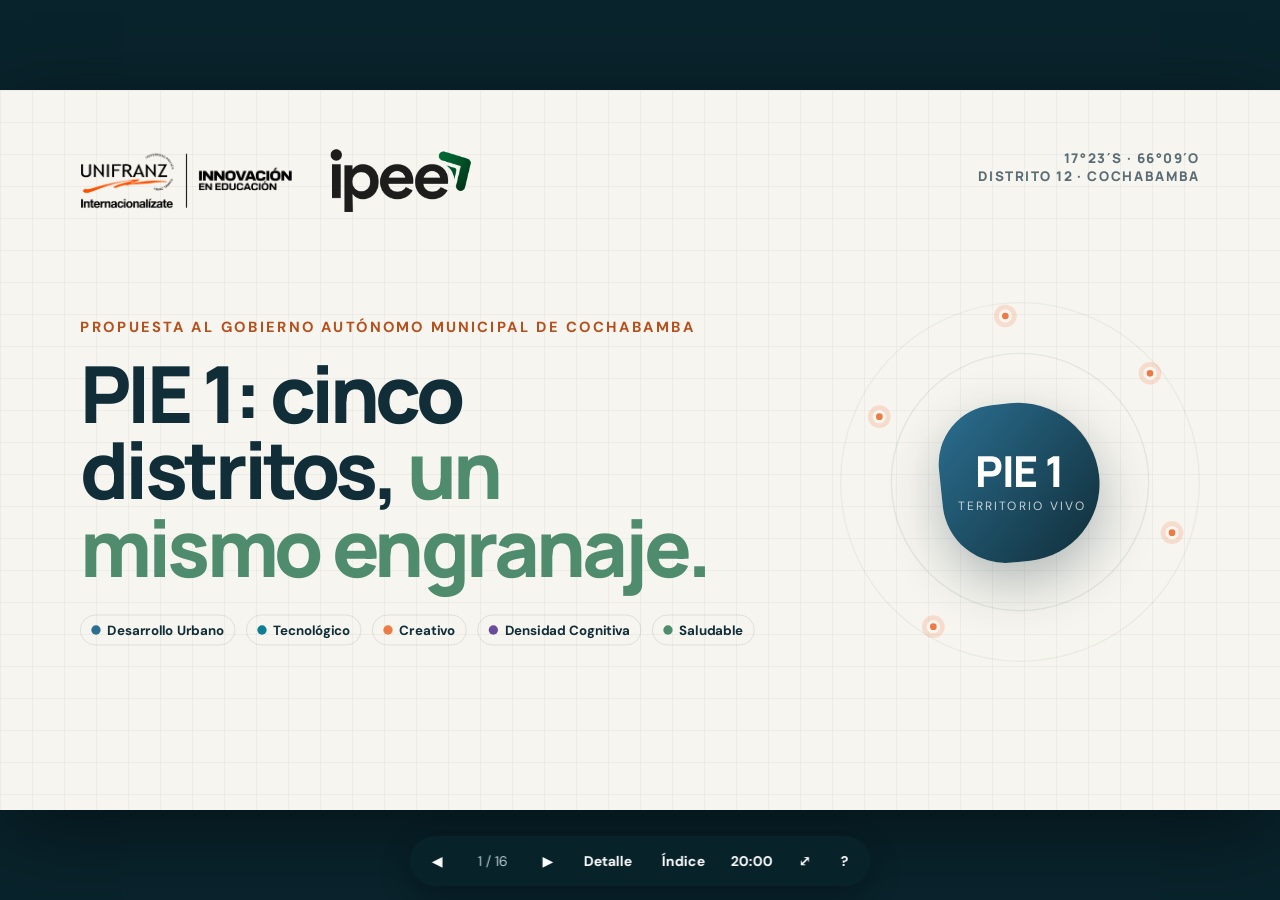
==== commit 63881917: "Rename index_3.html to index.html" ====
--- a/presentacion/index.html
+++ b/presentacion/index.html
@@ -3,7 +3,7 @@
 <head>
 <meta charset="utf-8">
 <meta name="viewport" content="width=device-width, initial-scale=1, viewport-fit=cover">
-<title>PIE 1 Conectado</title>
+<title>PIE 1 Cinco Distritos</title>
 <meta name="description" content="Presentación del Polígono de Innovación Económica 1 de Cochabamba a la Secretaría de Gobierno Electrónico y TIC del GAMC. UNIFRANZ · IPEE.">
 <style>
 @font-face{font-family:"DM Sans";font-weight:400;font-style:normal;font-display:swap;src:url([data-uri]) format("woff2")}
@@ -397,6 +397,221 @@
 .cres small{font-size:17px;line-height:1.35;color:#9fb6bc}
 .calc h3{font-size:30px}
 
+
+/* ===== v3 · cinco distritos ===== */
+:root{--purple:#6a4c9c;--purple2:#4b3577;--cyan:#5ec8e5;--hud:#0b2a35}
+.dtag{display:inline-flex;align-items:center;gap:12px;font:800 20px/1 var(--display);letter-spacing:.04em;text-transform:uppercase;padding:10px 18px 10px 12px;border-radius:40px;margin-bottom:22px;color:#fff}
+.dtag i{width:30px;height:30px;border-radius:50%;display:grid;place-items:center;font:800 15px var(--display);font-style:normal;background:rgba(255,255,255,.22)}
+.dt-urb{background:var(--blue)} .dt-tec{background:#1d6385} .dt-cre{background:var(--orange)} .dt-cog{background:var(--purple)} .dt-sal{background:var(--green)}
+.slide .dtag+.eyebrow{margin-top:-6px}
+
+/* núcleos */
+#s2{background:radial-gradient(circle at 30% 50%,#123e4c 0,#0b2a35 55%,#071c24 100%);color:#fff;padding:70px 100px 110px}
+#s2 .nuc{display:grid;grid-template-columns:900px 1fr;gap:30px;flex:1;align-items:center;min-height:0}
+#s2 svg.orb{width:900px;height:860px;overflow:visible}
+#s2 .head{display:flex;justify-content:space-between;align-items:flex-start}
+#s2 .study{font:800 26px/1 var(--display);letter-spacing:-.01em;color:#fff}
+#s2 .study small{display:block;font:600 15px var(--text);letter-spacing:.3em;text-transform:uppercase;color:var(--cyan);margin-top:8px}
+.layerlist{display:flex;flex-direction:column;gap:22px}
+.ll{display:grid;grid-template-columns:86px 1fr;gap:22px;align-items:start;opacity:.35;transform:translateX(20px);transition:opacity .5s,transform .5s}
+.ll.on{opacity:1;transform:none}
+.ll .n{width:86px;height:86px;border-radius:50%;display:grid;place-items:center;font:800 38px var(--display);color:#fff;box-shadow:0 0 0 6px rgba(255,255,255,.08),0 0 30px currentColor}
+.ll h3{font-size:34px;color:#fff}
+.ll p{font-size:21px;line-height:1.4;color:#bcd3d9;margin-top:6px}
+.ll p em{font-style:italic;font-weight:700;color:#fff}
+.n1{background:#8cc63f;color:#8cc63f}.n2{background:var(--purple);color:var(--purple)}.n3{background:var(--orange);color:var(--orange)}.n4{background:#3fa9d6;color:#3fa9d6}
+.ll .n span{color:#fff}
+.credit{position:absolute;right:100px;bottom:92px;font-size:15px;color:#7f9ea6}
+.bridge3{font:700 22px/1.3 var(--display);color:var(--lime);margin-top:18px}
+@keyframes spinr{to{transform:rotate(360deg)}}
+@keyframes spinl{to{transform:rotate(-360deg)}}
+.rot{transform-box:fill-box;transform-origin:center}
+.active .rot.r1{animation:spinr 60s linear infinite}
+.active .rot.r2{animation:spinl 90s linear infinite}
+@keyframes scan{0%{transform:rotate(-90deg)}100%{transform:rotate(270deg)}}
+.active .sweep{animation:scan 6s linear infinite;transform-origin:450px 430px}
+.ring{transition:opacity .6s,filter .6s;opacity:.25}
+.ring.on{opacity:1;filter:drop-shadow(0 0 14px rgba(94,200,229,.55))}
+
+/* engranaje */
+#s4 .eng{display:grid;grid-template-columns:960px 1fr;gap:40px;flex:1;min-height:0;align-items:center}
+#gears{width:960px;height:800px;overflow:visible}
+.gear{cursor:pointer}
+.gear .g{transform-box:fill-box;transform-origin:center}
+.active .gear.c .g{animation:spinr 40s linear infinite}
+.active .gear.o .g{animation:spinl 26s linear infinite}
+.gear:hover .gbody,.gear:focus .gbody{filter:brightness(1.15)}
+.gear text{pointer-events:none}
+.glist{display:flex;flex-direction:column;gap:14px}
+.gl{display:grid;grid-template-columns:22px 1fr;gap:16px;align-items:start;padding:14px 18px;border-radius:16px;border:1px solid var(--lineD);background:rgba(255,255,255,.03);cursor:pointer;text-align:left;color:#fff;font:inherit}
+.gl:hover{background:rgba(255,255,255,.08)}
+.gl i{width:22px;height:22px;border-radius:50%;margin-top:6px}
+.gl b{font:800 25px/1.15 var(--display);display:block}
+.gl span{font-size:18px;color:#a9bec3;line-height:1.35;display:block;margin-top:4px}
+.gl small{font-size:15px;color:var(--lime);letter-spacing:.06em;display:block;margin-top:6px}
+
+/* tesis */
+.thesis{font:800 54px/1.1 var(--display);letter-spacing:-.035em;max-width:1500px}
+.thesis em{font-style:normal;color:var(--green)}
+.base{display:grid;grid-template-columns:repeat(4,1fr);gap:24px;margin-top:56px}
+.bk{border-top:5px solid var(--green);padding-top:20px}
+.bk:nth-child(2){border-color:var(--orange)}.bk:nth-child(3){border-color:var(--blue)}.bk:nth-child(4){border-color:var(--purple)}
+.bk:nth-child(5){border-color:var(--lime)}.bk:nth-child(6){border-color:#1d6385}.bk:nth-child(7){border-color:var(--orange)}.bk:nth-child(8){border-color:var(--green)}
+.bk .num{font-size:78px;color:var(--ink)}
+.bk p{font-size:21px;line-height:1.35;color:var(--muted);margin-top:8px}
+.srcline{margin-top:auto;font-size:18px;color:var(--muted)}
+
+/* urbano */
+.urb{display:grid;grid-template-columns:1fr 1fr;gap:56px;margin-top:30px;flex:1;min-height:0}
+.hts{display:grid;grid-template-columns:repeat(3,1fr);gap:20px;align-items:end}
+.ht{display:flex;flex-direction:column;gap:10px}
+.ht .tw{display:flex;flex-direction:column-reverse;gap:3px;align-items:center}
+.ht .tw i{display:block;width:70px;height:9px;border-radius:2px;background:rgba(255,255,255,.14)}
+.ht .tw i.on{background:var(--cyan)}
+.ht .num{font-size:96px;color:#fff;text-align:center}
+.ht .num small{font-size:26px;font-weight:700}
+.ht p{font-size:19px;line-height:1.35;color:#a9bec3;text-align:center}
+.inst4{display:flex;flex-direction:column;gap:14px}
+.in4{border:1px solid var(--lineD);border-radius:18px;padding:20px 24px;background:rgba(255,255,255,.04)}
+.in4 .art{font:700 15px var(--text);letter-spacing:.12em;text-transform:uppercase;color:var(--cyan)}
+.in4 h3{font-size:28px;margin:6px 0}
+.in4 p{font-size:20px;line-height:1.4;color:#c9d8db}
+.guard{margin-top:18px;display:flex;gap:16px;align-items:center;font-size:20px;color:#c9d8db}
+.guard .tag{background:var(--orange)}
+
+/* tecnológico 2 */
+.tec2{display:grid;grid-template-columns:1.25fr .75fr;gap:40px;flex:1;margin-top:30px;min-height:0}
+.side{display:flex;flex-direction:column;gap:18px}
+.sbox{background:var(--ink);color:#fff;border-radius:22px;padding:26px 28px}
+.sbox .k{font:700 15px var(--text);letter-spacing:.14em;text-transform:uppercase;color:var(--lime)}
+.sbox .big{font:800 54px/1 var(--display);letter-spacing:-.03em;margin:10px 0 6px}
+.sbox p{font-size:19px;line-height:1.4;color:#c4d4d8}
+.sbox.lt{background:#fff;color:var(--ink);border:1px solid var(--line)}
+.sbox.lt .k{color:var(--blue)} .sbox.lt p{color:var(--muted)}
+#s7 .layers{margin-top:0}
+#s7 .layer{grid-template-columns:280px 1fr 200px;padding:18px 24px}
+#s7 .layer .items span{font-size:18px}
+#s7 .layer .kv b{font-size:34px}
+
+/* creativo */
+.cre{display:grid;grid-template-columns:900px 1fr;gap:44px;flex:1;margin-top:26px;min-height:0}
+.rmap{background:var(--ink);border-radius:26px;padding:20px 24px;color:#fff;display:flex;flex-direction:column;gap:10px;align-self:start}
+.rmap svg{width:100%;height:560px}
+.rmap .legend{display:flex;flex-wrap:wrap;gap:16px 22px;font-size:17px;color:#c4d4d8}
+.rmap .legend span{display:inline-flex;align-items:center;gap:8px}
+.rmap .legend i{width:26px;height:5px;border-radius:3px;display:inline-block}
+.rmap .ttl{display:flex;justify-content:space-between;font-size:18px;color:#c4d4d8}
+.rmap .ttl b{font:800 23px var(--display);color:#fff}
+.crek{display:grid;grid-template-columns:1fr 1fr;gap:22px 26px;align-content:start}
+.crek .num{font-size:72px;color:var(--orange-ink)}
+.crek p{font-size:20px;line-height:1.35;color:var(--muted);margin-top:6px}
+.crek .wide{grid-column:1/-1;border-top:1px solid var(--line);padding-top:18px}
+.crek .wide h3{font-size:26px;margin-bottom:8px}
+.crek ul{margin:0;padding-left:22px;font-size:20px;line-height:1.5;color:var(--muted)}
+.dash-in{stroke-dasharray:var(--len);stroke-dashoffset:var(--len)}
+.active .dash-in{animation:draw 2.4s ease forwards}
+@keyframes draw{to{stroke-dashoffset:0}}
+
+/* cognitivo */
+.cog{display:grid;grid-template-columns:1fr 1fr;gap:56px;flex:1;margin-top:26px;min-height:0}
+.bars3{display:flex;flex-direction:column;gap:18px}
+.b3{display:grid;grid-template-columns:210px 1fr 90px;gap:18px;align-items:center;font-size:21px;color:#c9d8db}
+.b3 .tr{height:34px;background:rgba(255,255,255,.07);border-radius:8px;overflow:hidden;position:relative}
+.b3 .tr i{position:absolute;inset:0 auto 0 0;width:var(--w);border-radius:8px;background:rgba(255,255,255,.28);transition:width 1.3s cubic-bezier(.2,.7,.2,1)}
+.b3.hi .tr i{background:linear-gradient(90deg,var(--purple),#9b7ad6)}
+.b3.hi{color:#fff;font-weight:700}
+.b3 b{font:800 30px var(--display);text-align:right;font-variant-numeric:tabular-nums}
+.kdca{display:grid;grid-template-columns:repeat(4,1fr);gap:16px;align-items:end;height:300px;margin-top:6px}
+.kc{display:flex;flex-direction:column;align-items:center;gap:8px;height:100%;justify-content:flex-end}
+.kc .col{width:100%;border-radius:10px 10px 4px 4px;background:rgba(155,122,214,.55);height:var(--h);transition:height 1.2s cubic-bezier(.2,.7,.2,1);position:relative}
+.kc.a .col{background:var(--orange)}
+.kc .col .goal{position:absolute;left:-6px;right:-6px;border-top:3px dashed var(--lime);top:var(--g)}
+.kc b{font:800 34px var(--display)}
+.kc span{font-size:18px;color:#a9bec3;text-align:center;line-height:1.25}
+.gapnote{display:flex;gap:18px;align-items:center;margin-top:20px;font-size:21px;color:#d4e0e3}
+.gapnote .big{font:800 64px/1 var(--display);color:var(--orange)}
+.mis{display:flex;flex-wrap:wrap;gap:10px;margin-top:22px}
+.mis span{font-size:18px;border:1px solid var(--lineD);border-radius:30px;padding:8px 14px;color:#d7e2e4}
+.mt3{font:700 16px var(--text);letter-spacing:.14em;text-transform:uppercase;color:#c9b5f0;margin-bottom:10px}
+
+/* saludable */
+.sal{display:grid;grid-template-columns:1fr 1fr 1fr;gap:24px;flex:1;margin-top:34px}
+.sc{background:#fff;border:1px solid var(--line);border-radius:22px;padding:28px 28px;display:flex;flex-direction:column;gap:12px}
+.sc .k{font:700 15px var(--text);letter-spacing:.14em;text-transform:uppercase;color:var(--green2)}
+.sc h3{font-size:30px}
+.sc .num{font-size:70px;color:var(--green2)}
+.sc p,.sc li{font-size:20px;line-height:1.42;color:var(--muted)}
+.sc ul{margin:0;padding-left:22px}
+.sc.dk{background:var(--ink);border-color:var(--ink);color:#fff}
+.sc.dk .k{color:var(--lime)} .sc.dk p,.sc.dk li{color:#c9d8db} .sc.dk .num{color:var(--lime)}
+
+/* universidad y ciudad */
+.uc{display:grid;grid-template-columns:repeat(3,1fr);gap:24px;flex:1;margin-top:34px}
+.ucc{border-radius:24px;padding:30px;display:flex;flex-direction:column;gap:12px;background:rgba(255,255,255,.04);border:1px solid var(--lineD)}
+.ucc .k{font:700 15px var(--text);letter-spacing:.14em;text-transform:uppercase;color:var(--lime)}
+.ucc h3{font-size:32px;color:#fff}
+.ucc .nums{display:grid;grid-template-columns:1fr 1fr;gap:14px 18px;margin:6px 0}
+.ucc .nums .num{font-size:52px;color:#fff}
+.ucc .nums small{display:block;font-size:16px;color:#a9bec3;line-height:1.3;margin-top:4px}
+.ucc p,.ucc li{font-size:19px;line-height:1.42;color:#c9d8db}
+.ucc ul{margin:0;padding-left:22px}
+.ucc .d90{margin-top:auto;border-top:1px solid var(--lineD);padding-top:12px;font-size:17px;color:var(--lime)}
+
+/* cartera */
+.port{width:100%;border-collapse:separate;border-spacing:0 10px;margin-top:26px;font-size:21px}
+.port th{font:700 15px var(--text);letter-spacing:.12em;text-transform:uppercase;color:var(--muted);text-align:left;padding:0 18px}
+.port td{background:#fff;padding:18px;border-top:1px solid var(--line);border-bottom:1px solid var(--line);vertical-align:top;line-height:1.35;color:var(--muted)}
+.port td:first-child{border-left:1px solid var(--line);border-radius:14px 0 0 14px;width:330px}
+.port td:last-child{border-right:1px solid var(--line);border-radius:0 14px 14px 0}
+.port td b{color:var(--ink);font-family:var(--display);font-size:23px}
+.port .dtag{margin:0;font-size:15px;padding:7px 12px 7px 8px}
+.port .dtag i{width:22px;height:22px;font-size:12px}
+
+/* capitales */
+.caps{display:grid;grid-template-columns:1.3fr .7fr;gap:36px;flex:1;margin-top:30px;min-height:0}
+.ftab{width:100%;border-collapse:collapse;font-size:20px}
+.ftab th{font:700 15px var(--text);letter-spacing:.12em;text-transform:uppercase;color:var(--muted);text-align:left;padding:10px 12px;border-bottom:2px solid var(--line)}
+.ftab td{padding:13px 12px;border-bottom:1px solid var(--line);color:var(--muted);line-height:1.35;vertical-align:top}
+.ftab td:first-child{color:var(--ink);font-weight:700;width:250px}
+.rule{margin-top:18px;font:700 22px/1.35 var(--display);color:var(--ink);display:flex;gap:18px}
+.rule .bar{width:7px;background:var(--orange);border-radius:4px;flex:none}
+
+/* ruta v3 */
+.road5{display:grid;grid-template-columns:repeat(5,1fr);gap:0;margin-top:56px;position:relative}
+.road5:before{content:"";position:absolute;left:0;right:0;top:27px;height:4px;background:linear-gradient(90deg,var(--orange),var(--lime) 35%,rgba(255,255,255,.2))}
+.road5 .ph{padding-right:26px}
+.road5 .ph h3{font-size:30px}
+.road5 .ph ul{font-size:20px}
+.road5 .ph:nth-child(n+4) .pin{border-color:rgba(255,255,255,.25)}
+.road5 .ph:nth-child(n+4) .when{color:#8fa9b0}
+.hundred{margin-top:auto;display:flex;align-items:center;gap:28px;border:1px solid var(--lineD);border-radius:22px;padding:22px 28px;background:rgba(237,123,69,.08)}
+.hundred .big{font:800 84px/1 var(--display);color:var(--orange);letter-spacing:-.04em}
+.hundred p{font-size:23px;line-height:1.4;color:#e1eaec}
+
+/* decisión */
+.ask4{display:grid;grid-template-columns:1fr 1fr;gap:20px;margin-top:40px}
+.ask4 .ask{grid-template-columns:90px 1fr;padding:28px 32px}
+.ask4 .ask .n{font-size:72px}
+.ask4 .ask h3{font-size:31px}
+.ask4 .ask p{font-size:21px}
+.decis{margin-top:28px;background:var(--ink);color:#fff;border-radius:24px;padding:28px 36px;font:700 28px/1.35 var(--display);letter-spacing:-.01em}
+.decis small{display:block;font:700 15px var(--text);letter-spacing:.14em;text-transform:uppercase;color:var(--lime);margin-bottom:10px}
+#s16 .close{display:grid;grid-template-columns:1fr 360px;gap:90px;align-items:center;flex:1}
+#s16 h1{font-size:150px}
+#s16 .coverlogos{display:flex;align-items:center;gap:56px;margin-top:60px}
+#s16 .coverlogos img{height:76px;width:auto}
+#s16 .coverlogos img.ipee{height:88px}
+#s1 .meta .chip{font-size:20px;padding:9px 16px}
+
+.dtag{align-self:flex-start}
+#s6 .mapsvg svg{height:470px}
+#s6 .gap{margin-top:20px}
+.rmap svg{height:450px}
+#s5 .in4{padding:14px 20px}#s5 .in4 h3{font-size:25px;margin:4px 0}#s5 .in4 p{font-size:18px}
+#s5 .inst4{gap:10px}
+#s5 .guard{margin-top:14px}
+.kc .col .goal:after{content:"meta 90";position:absolute;right:0;top:-26px;font:700 15px var(--text);color:var(--lime)}
+
 @media (prefers-reduced-motion:reduce){*,*:before,*:after{animation:none!important;transition:none!important}}
 
 /* ---------- impresión / PDF (desde GitHub Pages o archivo local) ---------- */
@@ -419,7 +634,7 @@
 <main id="stage" aria-live="polite">
 
 <!-- 1 · PORTADA -->
-<section class="slide light" id="s1" data-dur="20" data-section="Inicio" data-title="PIE 1 Conectado">
+<section class="slide light" id="s1" data-dur="20" data-section="Inicio" data-title="PIE 1: cinco distritos, un engranaje">
   <div class="grid-bg"></div>
   <div class="topline">
     <div class="coverlogos"><img class="unifranz" src="[data-uri]" alt="UNIFRANZ"><img class="ipee" src="[data-uri]" alt="IPEE"></div>
@@ -427,38 +642,121 @@
   </div>
   <div class="cover">
     <div>
-      <p class="eyebrow">Propuesta a la Secretaría de Gobierno Electrónico y TIC · GAMC</p>
-      <h1>PIE 1: la nueva densidad de Cochabamba, <em>conectada.</em></h1>
+      <p class="eyebrow">Propuesta al Gobierno Autónomo Municipal de Cochabamba</p>
+      <h1>PIE 1: cinco distritos, <em>un mismo engranaje.</em></h1>
       <div class="meta">
-        <span class="chip"><i class="dot" style="background:var(--orange)"></i>Polígono de Innovación Económica 1</span>
-        <span class="chip">Cala Cala · Queru Queru · Recoleta · Portales</span>
-        <span class="chip">Octubre 2026</span>
+        <span class="chip"><i class="dot" style="background:var(--blue)"></i>Desarrollo Urbano</span>
+        <span class="chip"><i class="dot" style="background:#0e7f91"></i>Tecnológico</span>
+        <span class="chip"><i class="dot" style="background:var(--orange)"></i>Creativo</span>
+        <span class="chip"><i class="dot" style="background:var(--purple)"></i>Densidad Cognitiva</span>
+        <span class="chip"><i class="dot" style="background:var(--green)"></i>Saludable</span>
       </div>
     </div>
     <div class="signal" aria-hidden="true">
       <div class="ring"></div><div class="ring"></div><div class="ring"></div>
       <div class="pulse"></div><div class="pulse p2"></div>
       <div class="core"><b>PIE 1</b><small>Territorio vivo</small></div>
-      <span class="node" style="left:9%;top:30%"></span><span class="node" style="right:12%;top:18%"></span><span class="node" style="right:6%;bottom:34%"></span><span class="node" style="left:24%;bottom:8%"></span>
-    </div>
-  </div>
-  
-</section>
-
-<!-- 2 · EL MOMENTO: LEY 1779 -->
-<section class="slide dark" id="s2" data-dur="60" data-section="El momento" data-title="La ciudad ya decidió crecer hacia arriba">
+      <span class="node" style="left:9%;top:30%"></span><span class="node" style="right:12%;top:18%"></span><span class="node" style="right:6%;bottom:34%"></span><span class="node" style="left:24%;bottom:8%"></span><span class="node" style="left:44%;top:2%"></span>
+    </div>
+  </div>
+  
+</section>
+
+<!-- 2 · NÚCLEOS -->
+<section class="slide dark" id="s2" data-dur="70" data-section="Núcleos" data-title="Cochabamba, ciudad universitaria: los núcleos">
+  <div class="head">
+    <div><p class="eyebrow" style="color:var(--cyan)">Los núcleos de Cochabamba</p><div class="study">Study Cochabamba<small>Ciudad Universitaria</small></div></div>
+    <div class="coord" style="color:#7f9ea6">COCHABAMBA · BOLIVIA</div>
+  </div>
+  <div class="nuc">
+    <svg class="orb" id="orb" viewBox="0 0 900 860" role="img" aria-label="Esfera de Cochabamba con cuatro capas: Ciudad Jardín, Ciudad del Conocimiento, Ciudad Creativa y Hub Tecnológico"></svg>
+    <div>
+      <div class="layerlist">
+        <div class="ll on" data-l="4"><div class="n n4"><span>04</span></div><div><h3>Hub Tecnológico</h3><p><em>Tecnología:</em> Jala soft, Assure soft, Kioscos bitcoins</p></div></div>
+        <div class="ll on" data-l="3"><div class="n n3"><span>03</span></div><div><h3>Ciudad Creativa</h3><p><em>Economía Creativa:</em> Rutas Madness, cafés, ciclismo, Arenas (Fexco, Capriles)</p></div></div>
+        <div class="ll on" data-l="2"><div class="n n2"><span>02</span></div><div><h3>Ciudad del Conocimiento</h3><p><em>Infraestructura Universitaria:</em> Universidades, Salud y Hoteles y Hostales</p></div></div>
+        <div class="ll on" data-l="1"><div class="n n1"><span>01</span></div><div><h3>Ciudad Jardín</h3><p><em>Parques, ciclovías, vías verdes</em> (ciclovías, teleférico, rutas del tren metropolitano), Campus deportivos.</p></div></div>
+      </div>
+      <p class="bridge3">Cada capa alimenta un distrito del PIE 1 →</p>
+    </div>
+  </div>
+  <p class="credit">Rediseño de la infografía "Study Cochabamba · Ciudad Universitaria" (Infografía: Ramiro Moncada A.)</p>
+  
+</section>
+
+<!-- 3 · TESIS Y DATOS BASE -->
+<section class="slide light" id="s3" data-dur="70" data-section="Punto de partida" data-title="No faltan activos, falta un mecanismo">
   <div class="grid-bg"></div>
-  <p class="eyebrow">Ley Municipal 1779/2025 · Decreto Municipal 507/2026</p>
-  <h2>La ciudad ya decidió crecer <em>hacia arriba.</em></h2>
-  <div class="floors">
-    <div class="floor"><div class="bars" data-floors="14"></div><div class="num">14<small>plantas</small></div><p><b>Zona de renovación de la imagen urbana.</b> Planta baja + 13 pisos.</p></div>
-    <div class="floor"><div class="bars" data-floors="12"></div><div class="num">12<small>plantas</small></div><p><b>Vías en torno a 12 parques urbanos.</b> El corazón verde del PIE 1 es el Parque Queru Queru.</p></div>
-    <div class="floor"><div class="bars" data-floors="32"></div><div class="num">32<small>plantas</small></div><p><b>Ejes de crecimiento vertical</b> y equipamientos de valor estratégico.</p></div>
-  </div>
-  <div class="punch"><span class="bar"></span><span>Más pisos son más personas, empresas y datos por manzana.<br>La conectividad tiene que llegar <span style="color:var(--lime)">antes</span> que los edificios.</span></div>
+  <p class="eyebrow">Punto de partida · Polígono PIE 1</p>
+  <p class="thesis">“Cochabamba no carece de activos para reactivar su economía; necesita un <em>mecanismo institucional que los conecte.</em>”</p>
+  <div class="base">
+    <div class="bk"><div class="num" data-count="11472">11.472</div><p>habitantes en 75 manzanas</p></div>
+    <div class="bk"><div class="num" data-count="79" data-suffix="%">79%</div><p>de los mayores de 19 años tiene educación superior (7.421 personas)</p></div>
+    <div class="bk"><div class="num" data-count="93" data-suffix="%">93%</div><p>de los hogares tiene acceso a internet</p></div>
+    <div class="bk"><div class="num">2 <small style="font-size:40px">de</small> 16</div><p>equipamientos públicos con WiFi municipal</p></div>
+    <div class="bk"><div class="num" data-count="191">191</div><p>establecimientos inventariados; 82,7% operativos</p></div>
+    <div class="bk"><div class="num" data-count="42.9" data-dec="1" data-suffix="%">42,9%</div><p>formalizados con NIT y SEPREC (82 de 191)</p></div>
+    <div class="bk"><div class="num" data-count="38.5" data-dec="1" data-suffix="%">38,5%</div><p>trabaja por cuenta propia</p></div>
+    <div class="bk"><div class="num" data-count="4">4</div><p>universidades con presencia física</p></div>
+  </div>
+  <p class="srcline">Fuente: Documento de trabajo PIE 1 (IPEE–UNIFRANZ, julio 2026), con explotación territorial INE Censo 2024 e inventario PIE 1 (en validación).</p>
+  
+</section>
+
+<!-- 4 · ENGRANAJE -->
+<section class="slide dark" id="s4" data-dur="80" data-section="El engranaje" data-title="Cinco distritos, un engranaje">
+  <div class="grid-bg"></div>
+  <p class="eyebrow">El modelo</p>
+  <h2>Cinco distritos, <em>un mismo engranaje.</em></h2>
+  <div class="eng">
+    <svg id="gears" viewBox="0 0 960 800" role="img" aria-label="Engranaje: PIE 1 al centro con cinco distritos alrededor"></svg>
+    <div class="glist">
+      <button type="button" class="gl" data-goto="s5"><i style="background:var(--blue)"></i><div><b>Distrito de Desarrollo Urbano</b><span>Ley 1779: densificación, equipamiento estratégico y espacio público</span><small>Núcleo: Ciudad Jardín</small></div></button>
+      <button type="button" class="gl" data-goto="s6"><i style="background:#0e7f91"></i><div><b>Distrito Tecnológico</b><span>Conectividad, datos y servicios digitales</span><small>Núcleo: Hub Tecnológico</small></div></button>
+      <button type="button" class="gl" data-goto="s8"><i style="background:var(--orange)"></i><div><b>Distrito Creativo</b><span>Gastronomía, cultura, turismo y eventos</span><small>Núcleo: Ciudad Creativa</small></div></button>
+      <button type="button" class="gl" data-goto="s9"><i style="background:var(--purple)"></i><div><b>Distrito de Mayor Densidad Cognitiva</b><span>Universidades, talento y activación del conocimiento</span><small>Núcleo: Ciudad del Conocimiento</small></div></button>
+      <button type="button" class="gl" data-goto="s10"><i style="background:var(--green)"></i><div><b>Distrito Saludable</b><span>Salud especializada, prevención, deporte y bienestar</span><small>Núcleos: Ciudad del Conocimiento y Ciudad Jardín</small></div></button>
+    </div>
+  </div>
   <aside class="detail">
     <button class="close" aria-label="Cerrar detalle">×</button>
-    <h4>Lo que establece la norma</h4>
+    <h4>Los tres capitales del PIE 1</h4>
+    <table>
+      <tr><th>Capital</th><th>Brecha pública</th><th>Función del PIE</th></tr>
+      <tr><td><b>Financiero</b></td><td>Recursos limitados para inversión y operación simultáneas</td><td>Combina fuentes y organiza reinversión</td></tr>
+      <tr><td><b>Humano</b></td><td>Déficit de perfiles especializados permanentes</td><td>Convierte talento en soluciones y empleo</td></tr>
+      <tr><td><b>Tecnológico</b></td><td>Sistemas fragmentados y baja capacidad de desarrollo</td><td>Escala soluciones como servicios territoriales</td></tr>
+    </table>
+    <p class="note">"Distrito" se usa aquí como vocación del territorio del PIE 1, no como distrito administrativo. Fuente: Documento de trabajo PIE 1, Tabla 3.</p>
+  </aside>
+  
+</section>
+
+<!-- 5 · DISTRITO DE DESARROLLO URBANO -->
+<section class="slide dark" id="s5" data-dur="90" data-section="Distrito de Desarrollo Urbano" data-title="Distrito de Desarrollo Urbano">
+  <div class="grid-bg"></div>
+  <span class="dtag dt-urb"><i>1</i>Distrito de Desarrollo Urbano</span>
+  <h2>La ciudad ya decidió crecer <em>hacia arriba.</em></h2>
+  <div class="urb">
+    <div>
+      <div class="hts">
+        <div class="ht"><div class="tw" data-floors="14"></div><div class="num">14<small> plantas</small></div><p>Zona de renovación de la imagen urbana</p></div>
+        <div class="ht"><div class="tw" data-floors="12"></div><div class="num">12<small> plantas</small></div><p>Vías en torno a 12 parques urbanos</p></div>
+        <div class="ht"><div class="tw" data-floors="32"></div><div class="num">32<small> plantas</small></div><p>Ejes de crecimiento vertical y equipamiento estratégico</p></div>
+      </div>
+      <p class="small" style="margin-top:22px;color:#a9bec3">Ley Municipal 1779/2025 (promulgada el 12/01/2026) y Decreto Municipal 507/2026.</p>
+    </div>
+    <div class="inst4">
+      <div class="in4"><span class="art">Ley Art. 6.4 y 8</span><h3>Equipamiento de valor estratégico</h3><p>Activos relevantes para el desarrollo económico, social, turístico, patrimonial, cultural y gastronómico.</p></div>
+      <div class="in4"><span class="art">DM Art. 12</span><h3>Comunicación funcional</h3><p>Sótanos, lobbies conjuntos y conectores entre edificios privados y equipamientos estratégicos.</p></div>
+      <div class="in4"><span class="art">Ley Art. 6, 7.I.2 y Anexo 1</span><h3>Gran Manzana y Área de Dinamización Económica</h3><p>Usos turísticos, gastronómicos, sociales y culturales, con protección patrimonial: 16 m en el área optométrica y 9 m en la de transición (según plano).</p></div>
+      <div class="in4"><span class="art">Iniciativa PIE 1</span><h3>Corredores universitarios seguros</h3><p>Movilidad, iluminación y prevención, con un tramo piloto medido antes y después.</p></div>
+    </div>
+  </div>
+  <div class="guard"><span class="tag">Salvaguarda</span><span>Participación de residentes y comerciantes, y prevención del desplazamiento económico y social. El régimen de cada predio se verifica con los anexos de la ley.</span></div>
+  <aside class="detail">
+    <button class="close" aria-label="Cerrar detalle">×</button>
+    <h4>Ley 1779 y DM 507</h4>
     <table>
       <tr><th>Área</th><th class="r">Altura máx.</th></tr>
       <tr><td>Zona de renovación de la imagen urbana (Art. 7.I.1)</td><td class="r">14 plantas</td></tr>
@@ -467,103 +765,26 @@
       <tr><td>Ejes de crecimiento vertical (Art. 7.II)</td><td class="r">32 plantas</td></tr>
       <tr><td>Equipamiento de valor estratégico (Art. 8)</td><td class="r">32 plantas</td></tr>
     </table>
-    <h5>Instrumentos económicos</h5>
-    <ul>
-      <li>Concesión onerosa: Bs 120/m² por planta adicional, solo en la zona de renovación y excepto Gran Manzana y vías frente a parques (Ley Art. 9; DM Art. 14).</li>
-      <li>Derecho de aprobación: Bs 4/m² residencial y Bs 6/m² comercial. Admisión: Bs 400.</li>
-    </ul>
+    <h5>Restricciones</h5>
+    <ul><li>No aplica en Centro Histórico, Anillo de Transición, áreas patrimoniales (DM 123/2019) ni zonas de riesgo.</li><li>Predios patrimoniales o circundantes requieren informe de Patrimonio Territorial (DM Art. 5).</li></ul>
     <h5>Trámite</h5>
-    <ul>
-      <li>Registro en SISCAT, liquidación, resolución y carga de planos en DigiD (DM 507, Art. 17). El trámite ya es parcialmente digital.</li>
-      <li>No aplica en Centro Histórico, Anillo de Transición, áreas patrimoniales (DM 123/2019) ni zonas de riesgo.</li>
-    </ul>
-    <p class="note">Ley promulgada el 12 de enero de 2026; reglamento aprobado el 30 de enero de 2026.</p>
+    <ul><li>Registro en SISCAT, liquidación, resolución y carga de planos en DigiD (DM Art. 17).</li></ul>
+    <p class="note">Pendiente: superponer el perímetro del PIE 1 con los Anexos 1, 2 y 3 de la ley. Parte del polígono puede estar en la Gran Manzana o frente a parques, donde no rigen las 14 plantas.</p>
   </aside>
   
 </section>
 
-<!-- 3 · TALENTO -->
-<section class="slide light" id="s3" data-dur="60" data-section="Contexto" data-title="Tenemos el talento, hay que retenerlo">
+<!-- 6 · DISTRITO TECNOLÓGICO (1) -->
+<section class="slide light" id="s6" data-dur="80" data-section="Distrito Tecnológico" data-title="Distrito Tecnológico: conectados en casa">
   <div class="grid-bg"></div>
-  <p class="eyebrow">La Gran Cochabamba</p>
-  <h2>Tenemos el talento. <em>Hay que retenerlo.</em></h2>
-  <div class="row" style="margin-top:50px;gap:70px;flex:1;align-items:flex-start">
-    <div class="stats" style="flex:1">
-      <div class="stat"><div class="num" data-count="125653">125.653</div><p>estudiantes universitarios: la primera ciudad universitaria de Bolivia.</p></div>
-      <div class="stat"><div class="num" data-count="273499">273.499</div><p>profesionales en la Gran Cochabamba.</p></div>
-      <div class="stat"><div class="num" data-count="270573">270.573</div><p>jóvenes: el bono demográfico de la región metropolitana.</p></div>
-      <div class="stat alert"><div class="num" data-count="22674">22.674</div><p>personas emigraron de la región en la última década.</p></div>
-    </div>
-    <figure class="infog" style="width:700px;margin:0"><img src="[data-uri]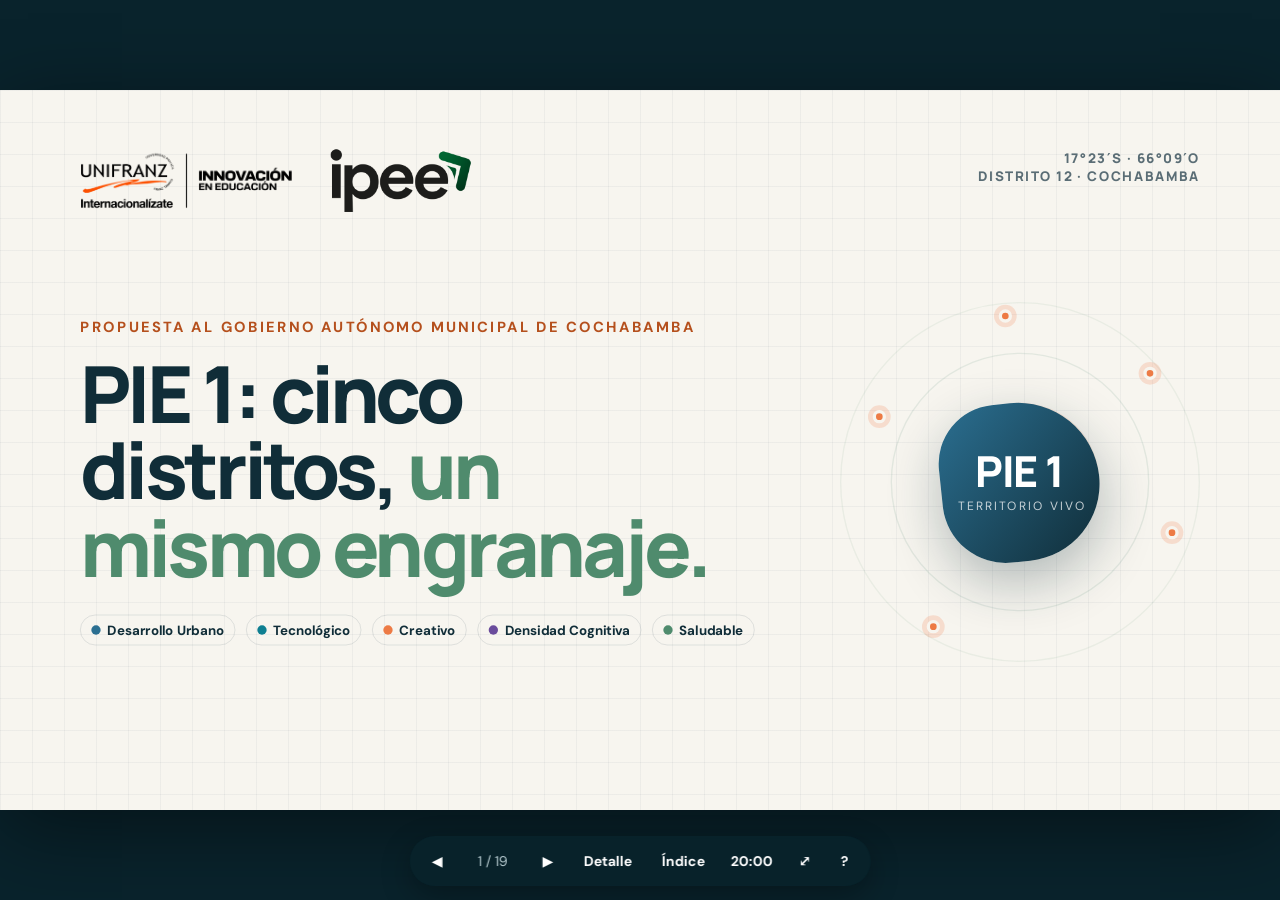
==== commit 722038c1: "Rename index_4.html to index.html" ====
--- a/presentacion/index.html
+++ b/presentacion/index.html
@@ -611,6 +611,39 @@
 #s5 .inst4{gap:10px}
 #s5 .guard{margin-top:14px}
 .kc .col .goal:after{content:"meta 90";position:absolute;right:0;top:-26px;font:700 15px var(--text);color:var(--lime)}
+/* v4 · mapas */
+.mapz{display:grid;grid-template-columns:1fr 560px;gap:44px;flex:1;margin-top:28px;min-height:0;align-items:start}
+.mapfig{margin:0;position:relative;border-radius:24px;overflow:hidden;box-shadow:0 30px 80px rgba(0,0,0,.4);border:3px solid rgba(94,200,229,.35);max-height:720px}
+.mapfig img{display:block;width:100%;height:100%;max-height:714px;object-fit:contain;background:#d4e8cf}
+.mapfig.lt{border-color:var(--line);box-shadow:0 30px 70px rgba(16,45,56,.2);max-width:760px}
+.ping{position:absolute;width:0;height:0}
+.ping:before,.ping:after{content:"";position:absolute;left:-46px;top:-46px;width:92px;height:92px;border-radius:50%;border:4px solid #ed7b45}
+.active .ping:after{animation:pingr 2.2s ease-out infinite}
+@keyframes pingr{0%{transform:scale(1);opacity:.9}100%{transform:scale(2.4);opacity:0}}
+.ping b{position:absolute;left:54px;top:-70px;white-space:nowrap;background:#ed7b45;color:#fff;font:800 24px var(--display);padding:8px 14px;border-radius:10px;box-shadow:0 8px 20px rgba(0,0,0,.3)}
+.mapside{display:flex;flex-direction:column;gap:20px}
+.lg{display:grid;grid-template-columns:44px 1fr;gap:16px;align-items:start;border-bottom:1px solid var(--lineD);padding-bottom:16px}
+.lg.dk{border-color:var(--line)}
+.lg .ln{display:block;height:6px;border-radius:3px;margin-top:14px}
+.lg .uni{display:block;width:34px;height:34px;border-radius:50%;background:#7b3fb2;box-shadow:0 0 0 4px rgba(123,63,178,.25)}
+.lg b{display:block;font:800 25px/1.2 var(--display);color:#fff}
+.lg span{display:block;font-size:19px;color:#a9bec3;margin-top:4px;line-height:1.35}
+.lg.dk b{color:var(--ink)} .lg.dk span{color:var(--muted)}
+.pq{font:700 26px/1.35 var(--display);color:var(--lime);margin-top:6px}
+.pq.dk{color:var(--green2)}
+.big6{display:flex;align-items:center;gap:22px;border-bottom:1px solid var(--line);padding-bottom:18px}
+.big6 .num{font-size:120px;color:var(--orange-ink)}
+.big6 p{font-size:26px;line-height:1.3;color:var(--muted)}
+.big6 p b{color:var(--ink)}
+.base.b4{grid-template-columns:repeat(4,1fr);margin-top:64px}
+.base.b4 .num{font-size:96px}
+#p3 .terr{grid-template-columns:780px 1fr}
+#p3 .mapcard img{max-height:540px}
+.mapfig{max-height:none;width:fit-content;align-self:start}
+.mapfig img{height:620px;width:auto;max-height:none;max-width:100%}
+.lg .ln{box-shadow:0 0 0 2px rgba(255,255,255,.55)}
+#s3 .punch{margin-top:60px;color:var(--ink)}
+.mapz{grid-template-columns:auto 1fr;gap:56px}.mapfig img{height:640px}
 
 @media (prefers-reduced-motion:reduce){*,*:before,*:after{animation:none!important;transition:none!important}}
 
@@ -663,7 +696,7 @@
 </section>
 
 <!-- 2 · NÚCLEOS -->
-<section class="slide dark" id="s2" data-dur="70" data-section="Núcleos" data-title="Cochabamba, ciudad universitaria: los núcleos">
+<section class="slide dark" id="s2" data-dur="65" data-section="Núcleos" data-title="Cochabamba, ciudad universitaria: los núcleos">
   <div class="head">
     <div><p class="eyebrow" style="color:var(--cyan)">Los núcleos de Cochabamba</p><div class="study">Study Cochabamba<small>Ciudad Universitaria</small></div></div>
     <div class="coord" style="color:#7f9ea6">COCHABAMBA · BOLIVIA</div>
@@ -684,27 +717,99 @@
   
 </section>
 
+<!-- P1 · POLÍGONOS DE INNOVACIÓN ECONÓMICA EN COCHABAMBA -->
+<section class="slide dark" id="p1" data-dur="50" data-section="Polígonos" data-title="Polígonos de Innovación Económica en Cochabamba">
+  <div class="grid-bg"></div>
+  <p class="eyebrow">De la ciudad al polígono · 1</p>
+  <h2>Polígonos de Innovación Económica <em>en Cochabamba.</em></h2>
+  <div class="mapz">
+    <figure class="mapfig"><img src="[data-uri]